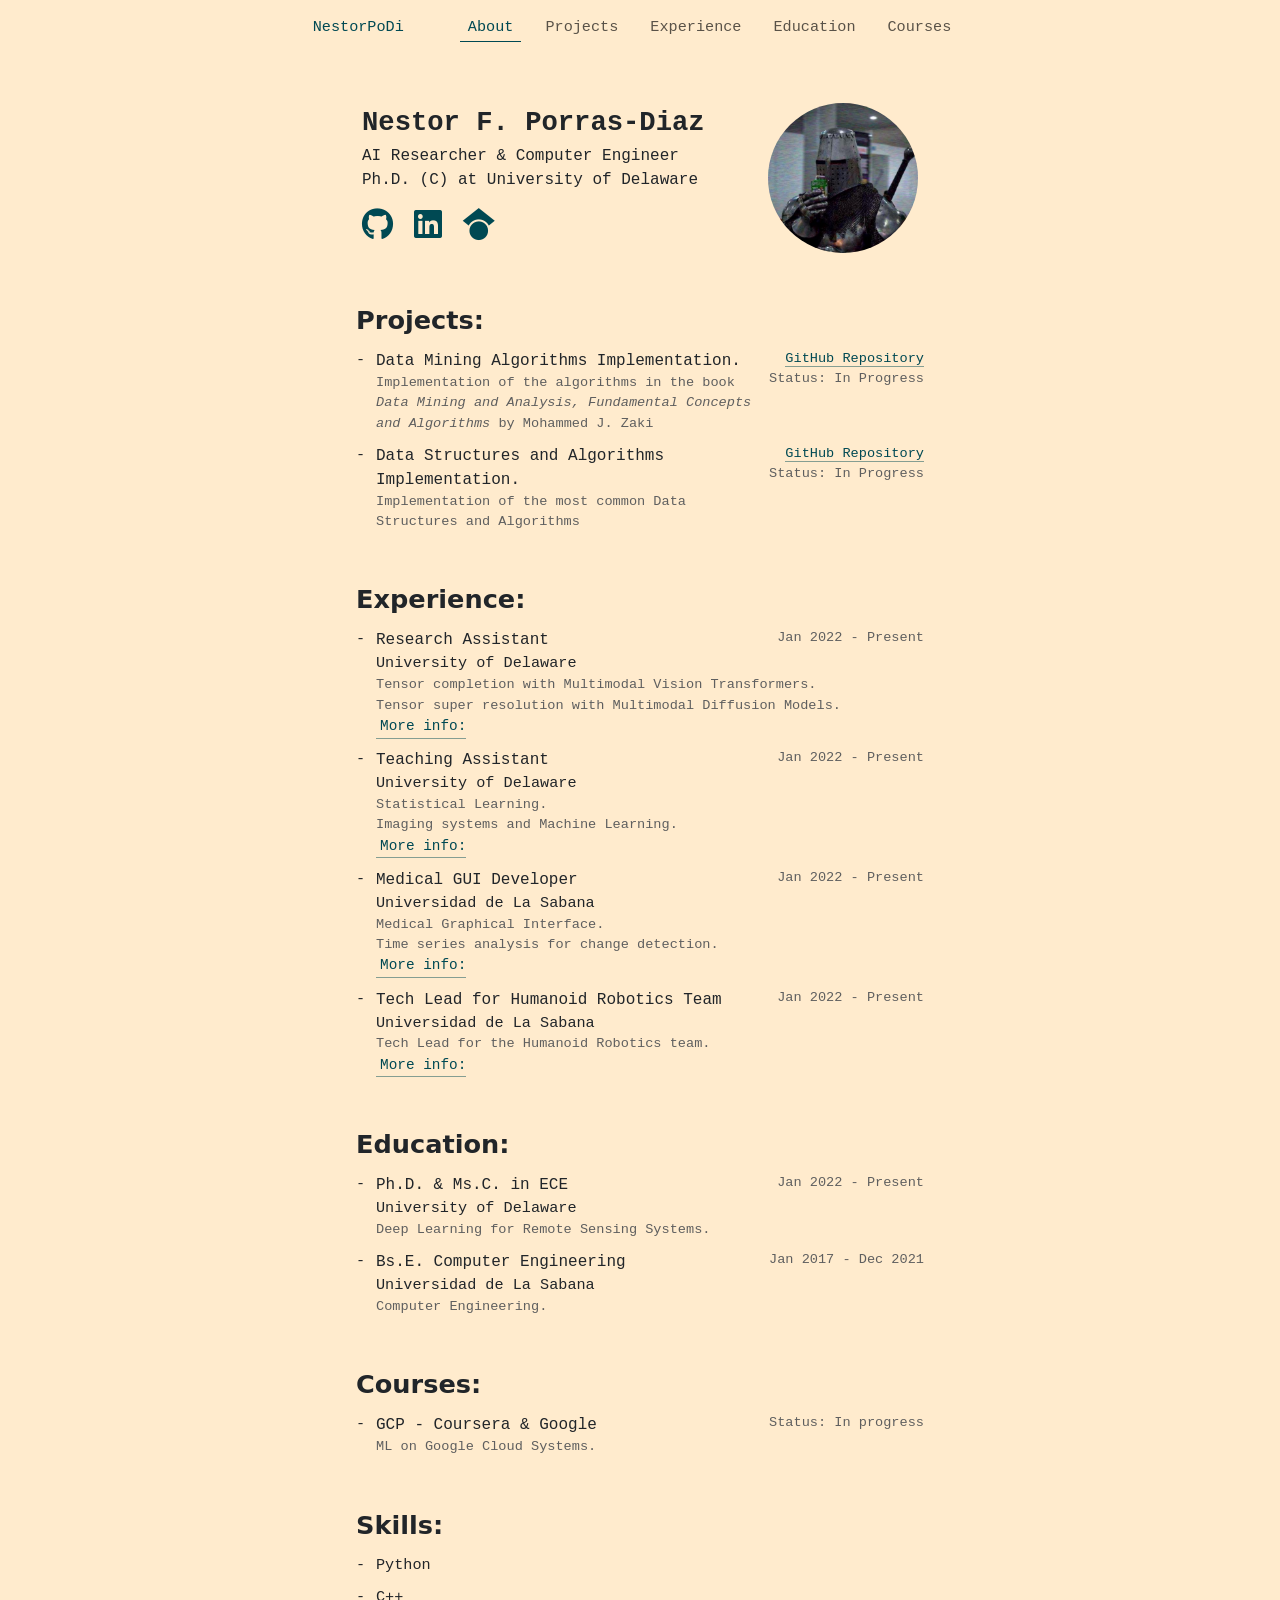
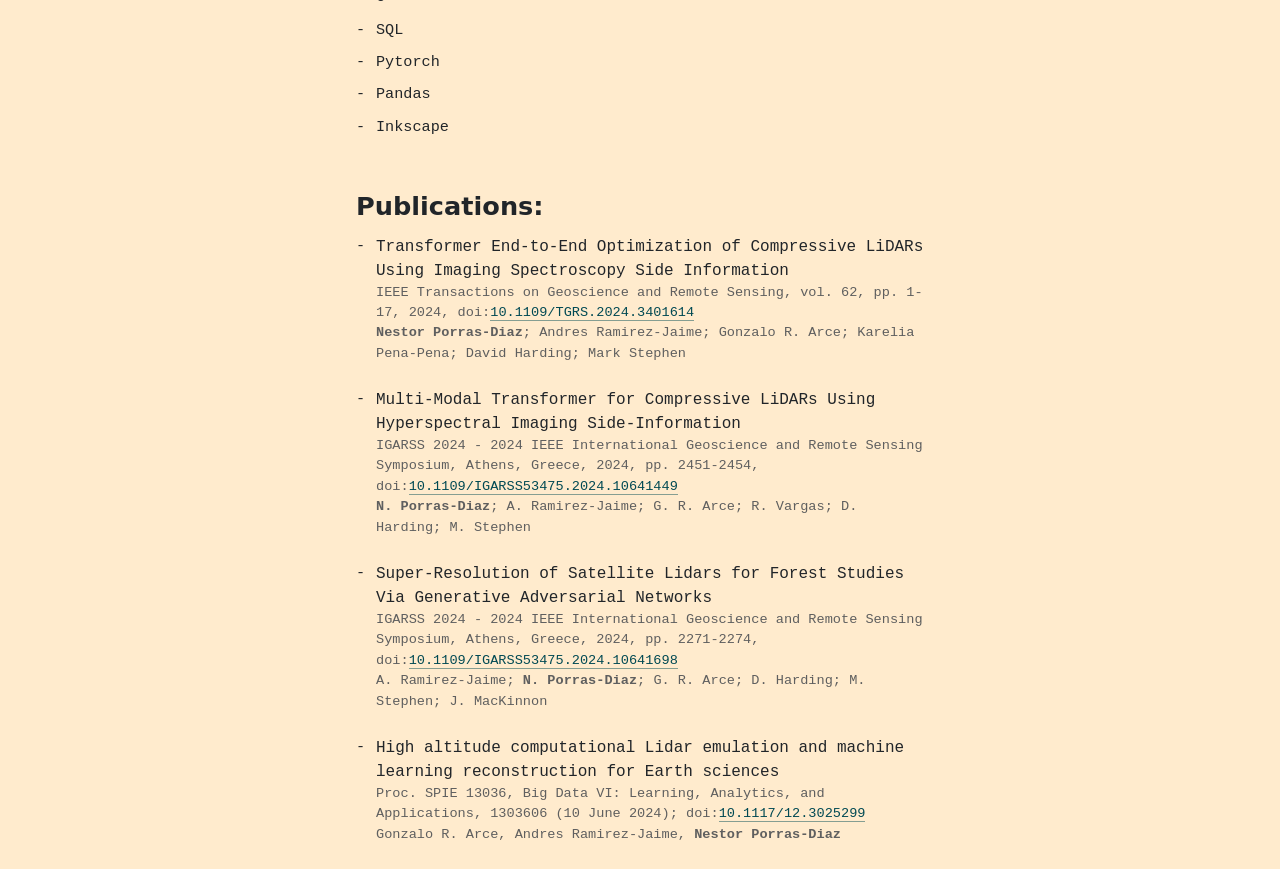
==== index.html @ ec069cd5 "navbarlinks" ====
<!DOCTYPE html>
<html>
    <head>
        <meta charset="utf-8">
        <title>NestorPoDi</title>
        <meta name="description" content="">
        <meta name="viewport" content="width=device-width, initial-scale=1">

        <link rel="icon" href="static/imgs/laptop.png" type="image/x-icon">

        <link href="https://cdnjs.cloudflare.com/ajax/libs/font-awesome/6.5.0/css/all.min.css" rel="stylesheet">
        <link href="https://cdn.jsdelivr.net/npm/bootstrap@5.3.3/dist/css/bootstrap.min.css" rel="stylesheet" integrity="sha384-QWTKZyjpPEjISv5WaRU9OFeRpok6YctnYmDr5pNlyT2bRjXh0JMhjY6hW+ALEwIH" crossorigin="anonymous">
        <link rel="stylesheet" href="static/css/styles.css">
    </head>
    <body>
        <!-- navbar -->
        <nav class="navbar navbar-expand-lg">
            <div class="container">
                <!-- <button class="navbar-toggler" type="button" data-bs-toggle="collapse" data-bs-target="#navbarNav" aria-controls="navbarNav" aria-expanded="false" aria-label="Toggle navigation">
                    <span class="navbar-toggler-icon"></span>
                </button> -->

                <div class="collapse navbar-collapse justify-content-center" id="navbarNav">
                    <a class="navbar-brand me-5" href="#">NestorPoDi</a>
                    <ul class="navbar-nav">
                        <li class="nav-item mx-2">
                            <a class="nav-link active" aria-current="page" href="#about">About</a>
                        </li>
                        <li class="nav-item mx-2">
                            <a class="nav-link" href="#projects" onclick="location.href='#projects-section'">Projects</a>
                        </li>
                        <li class="nav-item mx-2">
                            <a class="nav-link" href="#experience" onclick="location.href='#experience-section'">Experience</a>
                        </li>
                        <li class="nav-item mx-2">
                            <a class="nav-link" href="#education" onclick="location.href='#education-section'">Education</a>
                        </li>
                        <li class="nav-item mx-2">
                            <a class="nav-link" href="#courses" onclick="location.href='#courses-section'">Courses</a>
                        </li>
                    </ul>
                </div>
            </div>
        </nav>

        <!-- TODO: Add Short CV and Long CV -->
        <div class="container mt-lg-5 mt-3">
            <div class="row justify-content-center">
                <div style="width: 580px;" class="col-md-8 col-lg-6">
                    <div class="row">
                        <div class="col-lg-8 order-2 order-lg-1 text-lg-start text-center">
                            <p class="name-tag mt-lg-0 mt-4 mb-0">Nestor F. Porras-Diaz</p>
                            <p class="name-desc">AI Researcher & Computer Engineer <br> Ph.D. (C) at University of Delaware</p>
                            <div class="d-flex-box mt-3">
                                <a class="me-3" href="https://github.com/nestorpodi">
                                    <i class="social-logo fab fa-github fa-2x"></i>
                                </a> 
                                <a class="me-3" href="https://www.linkedin.com/in/nestorpodi/">
                                    <i class="social-logo fab fa-linkedin fa-2x"></i>
                                </a> 
                                <a class="me-3" href="https://scholar.google.com/citations?user=X7wRPgQAAAAJ">
                                    <i class="social-logo fab fa-google-scholar  fa-2x"></i>
                                </a> 
                            </div>
                        </div>
                        <div class="col-lg-4 order-1 order-lg-2 text-lg-end text-center">
                            <img src="static/imgs/warrior.jpeg" alt="nestorpodi" class="circle-img">
                        </div>
                    </div>
                </div>
            </div>
        </div>

        <div class="container container-section" id="projects-section">
            <div class="row justify-content-center">
                <div style="width: 600px;" class="section-container col-md-8 col-lg-6 px-3">
                    <p class="section-title mt-lg-0 mt-0 mb-0">Projects:</p>                
                    <ul class="dashed-list mb-0">
                        <li class="dashed-el proj-name mb-0">
                            <div class="d-flex flex-column flex-sm-row">
                                <div class="flex-grow-1">
                                    <p class="section-subtitle mb-0">Data Mining Algorithms Implementation.</p>
                                    <p class="mt-0 mb-0 proj-details">Implementation of the algorithms in the book <em>Data Mining and Analysis, Fundamental Concepts and Algorithms</em> by Mohammed J. Zaki</p>
                                </div>
                                <div class="text-lg-end text-start">
                                    <p class="proj-details my-0" style="white-space: nowrap">
                                        <a class="custom-link" href="https://github.com/nestorpodi/data-mining-analysis">
                                            GitHub Repository
                                        </a>
                                    </p>
                                    <p class="proj-details my-0" style="white-space: nowrap">Status: In Progress</p>
                                </div>
                            </div>
                        </li>

                        <li class="dashed-el proj-name mb-0">
                            <div class="d-flex flex-column flex-sm-row">
                                <div class="flex-grow-1">
                                    <p class="section-subtitle mb-0">Data Structures and Algorithms Implementation.</p>
                                    <p class="mt-0 mb-0 proj-details">Implementation of the most common Data Structures and Algorithms</p>
                                </div>
                                <div class="text-lg-end text-start">
                                    <p class="proj-details my-0" style="white-space: nowrap">
                                        <a class="custom-link" href="https://github.com/nestorpodi">
                                            GitHub Repository
                                        </a>
                                    </p>
                                    <p class="proj-details my-0" style="white-space: nowrap">Status: In Progress</p>
                                </div>
                            </div>
                        </li>
                    </ul>
                </div>
            </div>
        </div>

        <div class="container container-section" id="experience-section">
            <div class="row justify-content-center">
                <div style="width: 600px;" class="section-container col-md-8 col-lg-6 px-3">
                    <p class="section-title mt-lg-0 mt-0 mb-0">Experience:</p>                
                    <ul class="dashed-list mb-0">
                        <li class="dashed-el proj-name mb-0">
                            <div class="d-flex flex-column flex-sm-row">
                                <div class="flex-grow-1">
                                    <p class="section-subtitle mb-0">Research Assistant</p>
                                    <p class="section-subsubtitle mb-0">University of Delaware </p>
                                </div>
                                <div>
                                    <p class="proj-details mb-0" style="white-space: nowrap"> Jan 2022 - Present</p>
                                </div>
                            </div>

                            <p class="proj-details mt-0 mb-0">Tensor completion with Multimodal Vision Transformers.</p>
                            <p class="proj-details mt-0 mb-0">Tensor super resolution with Multimodal Diffusion Models.</p>
                            <p class="more-info-link mb-0 ps-1" type="button" data-bs-toggle="collapse" data-bs-target="#collapseExpOne" aria-expanded="false" aria-controls="collapseExpOne"> <span class="symbol"></span> More info:</p>

                            <div id="collapseExpOne" class="collapse my-0">
                                <p class="proj-details mb-0">Implementation of simulation platform of satellite LiDAR systems. This platform has been used in multiple publications.</p>
                            </div>
                        </li>

                        <li class="dashed-el proj-name mb-0">
                            <div class="d-flex flex-column flex-sm-row">
                                <div class="flex-grow-1">
                                    <p class="section-subtitle mb-0">Teaching Assistant</p>
                                    <p class="section-subsubtitle mb-0">University of Delaware </p>
                                </div>
                                <div>
                                    <p class="proj-details mb-0" style="white-space: nowrap"> Jan 2022 - Present</p>
                                </div>
                            </div>

                            <p class="proj-details mt-0 mb-0">Statistical Learning.</p>
                            <p class="proj-details mt-0 mb-0">Imaging systems and Machine Learning.</p>
                            <p class="more-info-link mb-0 ps-1" type="button" data-bs-toggle="collapse" data-bs-target="#collapseExpTwo" aria-expanded="false" aria-controls="collapseExpOne"> <span class="symbol"></span> More info:</p>

                            <div id="collapseExpTwo" class="collapse my-0">
                                <p class="proj-details mb-0" style="white-space: nowrap"> Jan 2022 - Present</p>
                            </div>
                        </li>

                        <li class="dashed-el proj-name mb-0">
                            <div class="d-flex flex-column flex-sm-row">
                                <div class="flex-grow-1">
                                    <p class="section-subtitle mb-0">Medical GUI Developer</p>
                                    <p class="section-subsubtitle mb-0">Universidad de La Sabana</p>
                                </div>
                                <div>
                                    <p class="proj-details mb-0" style="white-space: nowrap"> Jan 2022 - Present</p>
                                </div>
                            </div>

                            <p class="proj-details mt-0 mb-0">Medical Graphical Interface.</p>
                            <p class="proj-details mt-0 mb-0">Time series analysis for change detection.</p>
                            <p class="more-info-link mb-0 ps-1" type="button" data-bs-toggle="collapse" data-bs-target="#collapseExpOThree" aria-expanded="false" aria-controls="collapseExpOne"> <span class="symbol"></span> More info:</p>

                            <div id="collapseExpOThree" class="collapse my-0">
                                <p class="proj-details mb-0" style="white-space: nowrap"> Jan 2022 - Present</p>
                            </div>
                        </li>

                        <li class="dashed-el proj-name mb-0">
                            <div class="d-flex flex-column flex-sm-row">
                                <div class="flex-grow-1">
                                    <p class="section-subtitle mb-0">Tech Lead for Humanoid Robotics Team</p>
                                    <p class="section-subsubtitle mb-0">Universidad de La Sabana </p>
                                </div>
                                <div>
                                    <p class="proj-details mb-0" style="white-space: nowrap"> Jan 2022 - Present</p>
                                </div>
                            </div>

                            <p class="proj-details mt-0 mb-0">Tech Lead for the Humanoid Robotics team.</p>
                            <p class="more-info-link mb-0 ps-1" type="button" data-bs-toggle="collapse" data-bs-target="#collapseExpFour" aria-expanded="false" aria-controls="collapseExpOne"> <span class="symbol"></span> More info:</p>

                            <div id="collapseExpFour" class="collapse my-0">
                                <p class="proj-details mb-0" style="white-space: nowrap"> Jan 2022 - Present</p>
                            </div>
                        </li>
                    </ul>
                </div>
            </div>
        </div>

        <div class="container container-section" id="education-section">
            <div class="row justify-content-center">
                <div style="width: 600px;" class="section-container col-md-8 col-lg-6 px-3">
                    <p class="section-title mt-lg-0 mt-0 mb-0">Education:</p>                
                    <ul class="dashed-list mb-0">
                        <li class="dashed-el proj-name mb-0">
                            <div class="d-flex flex-column flex-sm-row">
                                <div class="flex-grow-1">
                                    <p class="section-subtitle mb-0">Ph.D. & Ms.C. in ECE </p>
                                    <p class="section-subsubtitle mb-0">University of Delaware </p>
                                    <p class="proj-details mt-0 mb-0">Deep Learning for Remote Sensing Systems.</p>
                                </div>
                                <div>
                                    <p class="proj-details mb-0" style="white-space: nowrap"> Jan 2022 - Present</p>
                                </div>
                            </div>
                        </li>

                        <li class="dashed-el proj-name mb-0">
                            <div class="d-flex flex-column flex-sm-row">
                                <div class="flex-grow-1">
                                    <p class="section-subtitle mt-0 mb-0">Bs.E. Computer Engineering</p>
                                    <p class="section-subsubtitle mb-0"> Universidad de La Sabana </p>
                                    <p class="proj-details mt-0 mb-0">Computer Engineering.</p>
                                </div>
                                <div>
                                    <p class="proj-details mb-0" style="white-space: nowrap"> Jan 2017 - Dec 2021</p>
                                </div>
                            </div>
                        </li>
                    </ul>
                </div>
            </div>
        </div>

        <div class="container container-section" id="courses-section">
            <div class="row justify-content-center">
                <div style="width: 600px;" class="section-container col-md-8 col-lg-6 px-3">
                    <p class="section-title mt-lg-0 mt-0 mb-0">Courses:</p>                
                    <ul class="dashed-list mb-0">
                        <li class="dashed-el proj-name mb-0">
                            <div class="d-flex flex-column flex-sm-row">
                                <div class="flex-grow-1">
                                    <p class="section-subtitle mb-0">GCP - Coursera & Google</p>
                                    <!-- <p class="section-subsubtitle mb-0">University of Delaware </p> -->
                                    <p class="proj-details mt-0 mb-0">ML on Google Cloud Systems.</p>
                                </div>
                                <div>
                                    <p class="proj-details mb-0" style="white-space: nowrap"> Status: In progress</p>
                                </div>
                            </div>
                        </li>
                    </ul>
                </div>
            </div>
        </div>

        <!-- Add certifications when you get one  -->

        <div class="container container-section">
            <div class="row justify-content-center">
                <div style="width: 600px;" class="section-container col-md-8 col-lg-6 px-3">
                    <p class="section-title mt-lg-0 mt-0 mb-0">Skills:</p>
                    <ul class="dashed-list mb-0">
                        <li class="dashed-el proj-name mb-0">Python </li>
                        <li class="dashed-el proj-name mb-0">C++ </li>
                        <li class="dashed-el proj-name mb-0">SQL </li>
                        <li class="dashed-el proj-name mb-0">Pytorch </li>
                        <li class="dashed-el proj-name mb-0">Pandas </li>
                        <li class="dashed-el proj-name mb-0">Inkscape </li>
                    </ul>
                </div>
            </div>
        </div>

        <div class="container container-section">
            <div class="row justify-content-center">
                <div style="width: 600px;" class="section-container col-md-8 col-lg-6 px-3">
                    <p class="section-title mt-lg-0 mt-0 mb-0">Publications:</p>                
                    <ul class="dashed-list mb-0">
                        <li class="dashed-el proj-name mb-4">
                            <div class="d-flex flex-column flex-sm-row">
                                <div class="flex-grow-1">
                                    <p class="section-subtitle mb-0">Transformer End-to-End Optimization of Compressive LiDARs Using Imaging Spectroscopy Side Information</p>
                                    <p class="proj-details mb-0">IEEE Transactions on Geoscience and Remote Sensing, vol. 62, pp. 1-17, 2024, doi:<a class="custom-link" href="https://doi.org/10.1109/TGRS.2024.3401614">10.1109/TGRS.2024.3401614</a></p>
                                    <p class="proj-details mt-0 mb-0"><b>Nestor Porras-Diaz</b>; Andres Ramirez-Jaime; Gonzalo R. Arce; Karelia Pena-Pena; David Harding; Mark Stephen</p>
                                </div>
                            </div>
                        </li>

                        <li class="dashed-el proj-name mb-4">
                            <div class="d-flex flex-column flex-sm-row">
                                <div class="flex-grow-1">
                                    <p class="section-subtitle mb-0">Multi-Modal Transformer for Compressive LiDARs Using Hyperspectral Imaging Side-Information</p>
                                    <p class="proj-details mb-0">IGARSS 2024 - 2024 IEEE International Geoscience and Remote Sensing Symposium, Athens, Greece, 2024, pp. 2451-2454, doi:<a class="custom-link" href="https://doi.org/10.1109/IGARSS53475.2024.10641449">10.1109/IGARSS53475.2024.10641449</a></p>
                                    <p class="proj-details mt-0 mb-0"><b>N. Porras-Diaz</b>; A. Ramirez-Jaime; G. R. Arce; R. Vargas; D. Harding; M. Stephen</p>
                                </div>
                            </div>
                        </li>

                        <li class="dashed-el proj-name mb-4">
                            <div class="d-flex flex-column flex-sm-row">
                                <div class="flex-grow-1">
                                    <p class="section-subtitle mb-0">Super-Resolution of Satellite Lidars for Forest Studies Via Generative Adversarial Networks</p>
                                    <p class="proj-details mb-0">IGARSS 2024 - 2024 IEEE International Geoscience and Remote Sensing Symposium, Athens, Greece, 2024, pp. 2271-2274, doi:<a class="custom-link" href="https://doi.org/10.1109/IGARSS53475.2024.10641698">10.1109/IGARSS53475.2024.10641698</a></p>
                                    <p class="proj-details mt-0 mb-0">A. Ramirez-Jaime; <b>N. Porras-Diaz</b>; G. R. Arce; D. Harding; M. Stephen; J. MacKinnon</p>
                                </div>
                            </div>
                        </li>

                        <li class="dashed-el proj-name mb-4">
                            <div class="d-flex flex-column flex-sm-row">
                                <div class="flex-grow-1">
                                    <p class="section-subtitle mb-0">High altitude computational Lidar emulation and machine learning reconstruction for Earth sciences</p>
                                    <p class="proj-details mb-0">Proc. SPIE 13036, Big Data VI: Learning, Analytics, and Applications, 1303606 (10 June 2024); doi:<a class="custom-link" href="https://doi.org/10.1117/12.3025299">10.1117/12.3025299</a></p>
                                    <p class="proj-details mt-0 mb-0">Gonzalo R. Arce, Andres Ramirez-Jaime, <b>Nestor Porras-Diaz</b></p>
                                </div>
                            </div>
                        </li>

                    </ul>
                </div>
            </div>
        </div>

        <script src="static/js/dynamics.js"></script>
        <script src="https://cdn.jsdelivr.net/npm/@popperjs/core@2.11.6/dist/umd/popper.min.js"></script>
        <script src="https://cdn.jsdelivr.net/npm/bootstrap@5.3.2/dist/js/bootstrap.bundle.min.js"></script>
    </body>
</html>
---- static/css/styles.css ----
:root {
    --font-mono: 'SF Mono','Fira Code','Fira Mono','Roboto Mono',monospace;
    --bg-color: #ffebcd;
    --midnight-green: #004953;
    --midnight-green-op: #0049537a;
}

a{
    text-decoration: none;
}

body, nav{
    background-color: var(--bg-color);
}

nav,
.name-tag,
.name-desc {
    font-family: var(--font-mono);
}

.name-tag{
    font-size: 1.7rem;
    font-weight: 700;
}

.navbar-brand,
.nav-link.active{
    color: #004953 !important;
}

.navbar-brand,
.nav-link{
    font-size: 0.95rem;
}

.nav-link.active{
    padding-bottom: 2px;
    border-bottom: 1px solid var(--midnight-green);
}

.navbar-toggler:focus{
    box-shadow: none;
}

.circle-img {
    width: 150px;
    height: 150px;
    border-radius: 50%;
    object-fit: cover;
    overflow: hidden;
}

.social-logo,
.skills-logo {
    color: var(--midnight-green);
}

.skills-logo{
    overflow: visible;
    width: 40px !important;
}

.custom-link{
    color: var(--midnight-green);
    padding-bottom: 0px;
    border-bottom: 1px solid var(--midnight-green-op);
}

.custom-link:hover{
    padding-bottom: 0px;
    border-bottom: 1px solid var(--midnight-green);
}


.section-title{
    font-size: 1.6rem;
    font-weight: 600;
}

.section-subtitle{
    font-size: 1rem;
    letter-spacing: 0px;
    font-weight: 500;
}

.proj-name{
    font-size: 0.95rem;
    font-family: var(--font-mono);
    letter-spacing: 0px;
}

.proj-details{
    font-size: 0.85rem;
    font-family: var(--font-mono);
    color: #5f5f5f;
}

.dashed-list {
    list-style-type: none; /* Remove default bullets */
    padding-left: 0;       /* Optional: Align dashes with the text */
}
.dashed-list .dashed-el {
    position: relative; /* Enables absolute positioning of the dash */
    padding-left: 20px; /* Adjust space for the dash */
}
.dashed-list .dashed-el::before {
    content: "-";         /* Dash as the marker */
    position: absolute;   /* Position it relative to the list item */
    left: 0;              /* Align it with the left edge of the list item */
}

/* .section-container{
    border-radius: 4px;
    border: #004953;
    border-width: 1px;
    border-style: solid;
} */

.collapsing {
    transition: height .4s ease !important;
}

.more-info-link{
    font-size: 0.9rem;
    font-family: var(--font-mono);
    color: #484848;
    width: fit-content;
    color: var(--midnight-green);
    padding-bottom: 0px;
    border-bottom: 1px solid var(--midnight-green-op);
}

.container-section{
    margin-top: 3.0rem;
}

.proj-name{
    margin-top: 0.6rem;
}
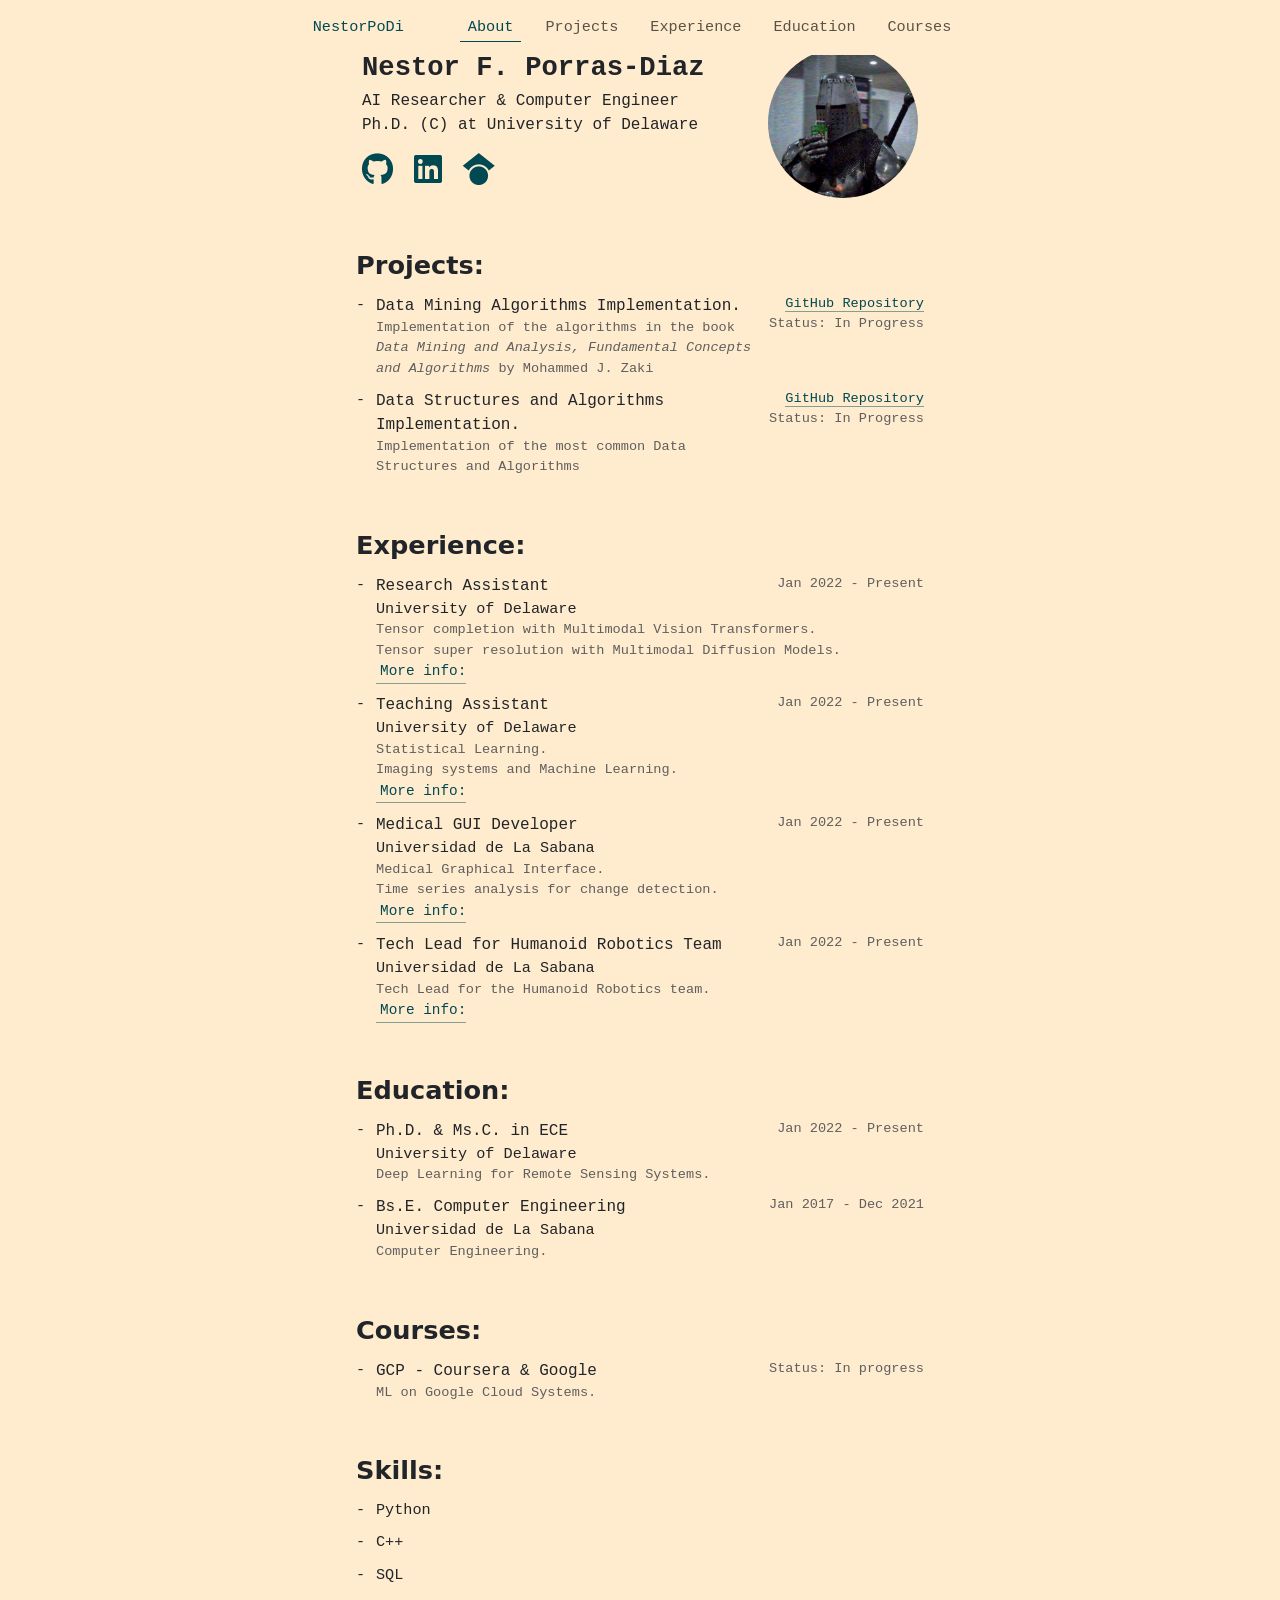
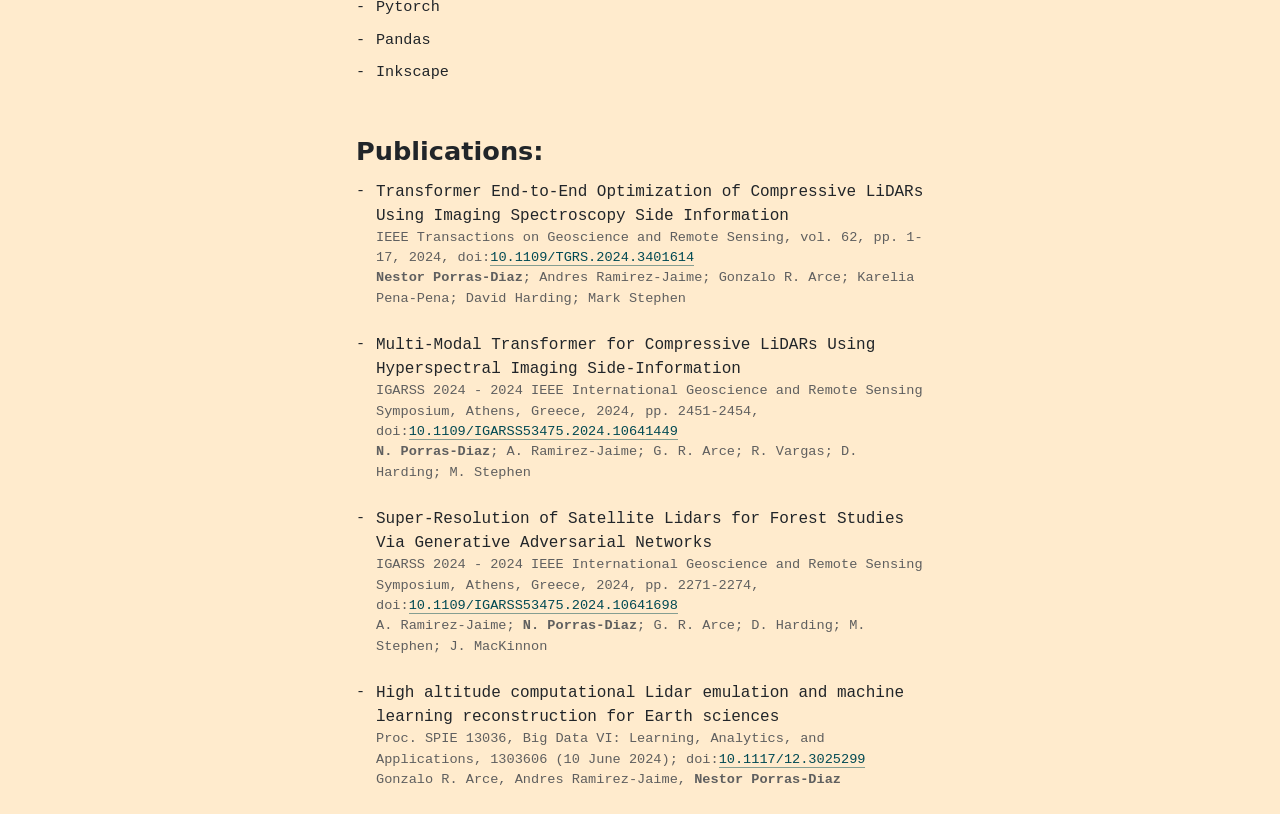
==== commit 05964a7e: "navbarlinks" ====
--- a/index.html
+++ b/index.html
@@ -14,7 +14,7 @@
     </head>
     <body>
         <!-- navbar -->
-        <nav class="navbar navbar-expand-lg">
+        <nav class="navbar navbar-expand-lg fixed-top">
             <div class="container">
                 <!-- <button class="navbar-toggler" type="button" data-bs-toggle="collapse" data-bs-target="#navbarNav" aria-controls="navbarNav" aria-expanded="false" aria-label="Toggle navigation">
                     <span class="navbar-toggler-icon"></span>
@@ -24,7 +24,7 @@
                     <a class="navbar-brand me-5" href="#">NestorPoDi</a>
                     <ul class="navbar-nav">
                         <li class="nav-item mx-2">
-                            <a class="nav-link active" aria-current="page" href="#about">About</a>
+                            <a class="nav-link active" aria-current="page" href="#about" onclick="location.href='#about-section'">About</a>
                         </li>
                         <li class="nav-item mx-2">
                             <a class="nav-link" href="#projects" onclick="location.href='#projects-section'">Projects</a>
@@ -44,7 +44,7 @@
         </nav>
 
         <!-- TODO: Add Short CV and Long CV -->
-        <div class="container mt-lg-5 mt-3">
+        <div class="container mt-lg-5 mt-3" id="about-section">
             <div class="row justify-content-center">
                 <div style="width: 580px;" class="col-md-8 col-lg-6">
                     <div class="row">
--- a/static/css/styles.css
+++ b/static/css/styles.css
@@ -137,4 +137,9 @@
 
 .proj-name{
     margin-top: 0.6rem;
-}+}
+
+#about-section,
+.container-section{
+    scroll-margin-top: 56px; /* Match this value to the height of your navbar */
+}
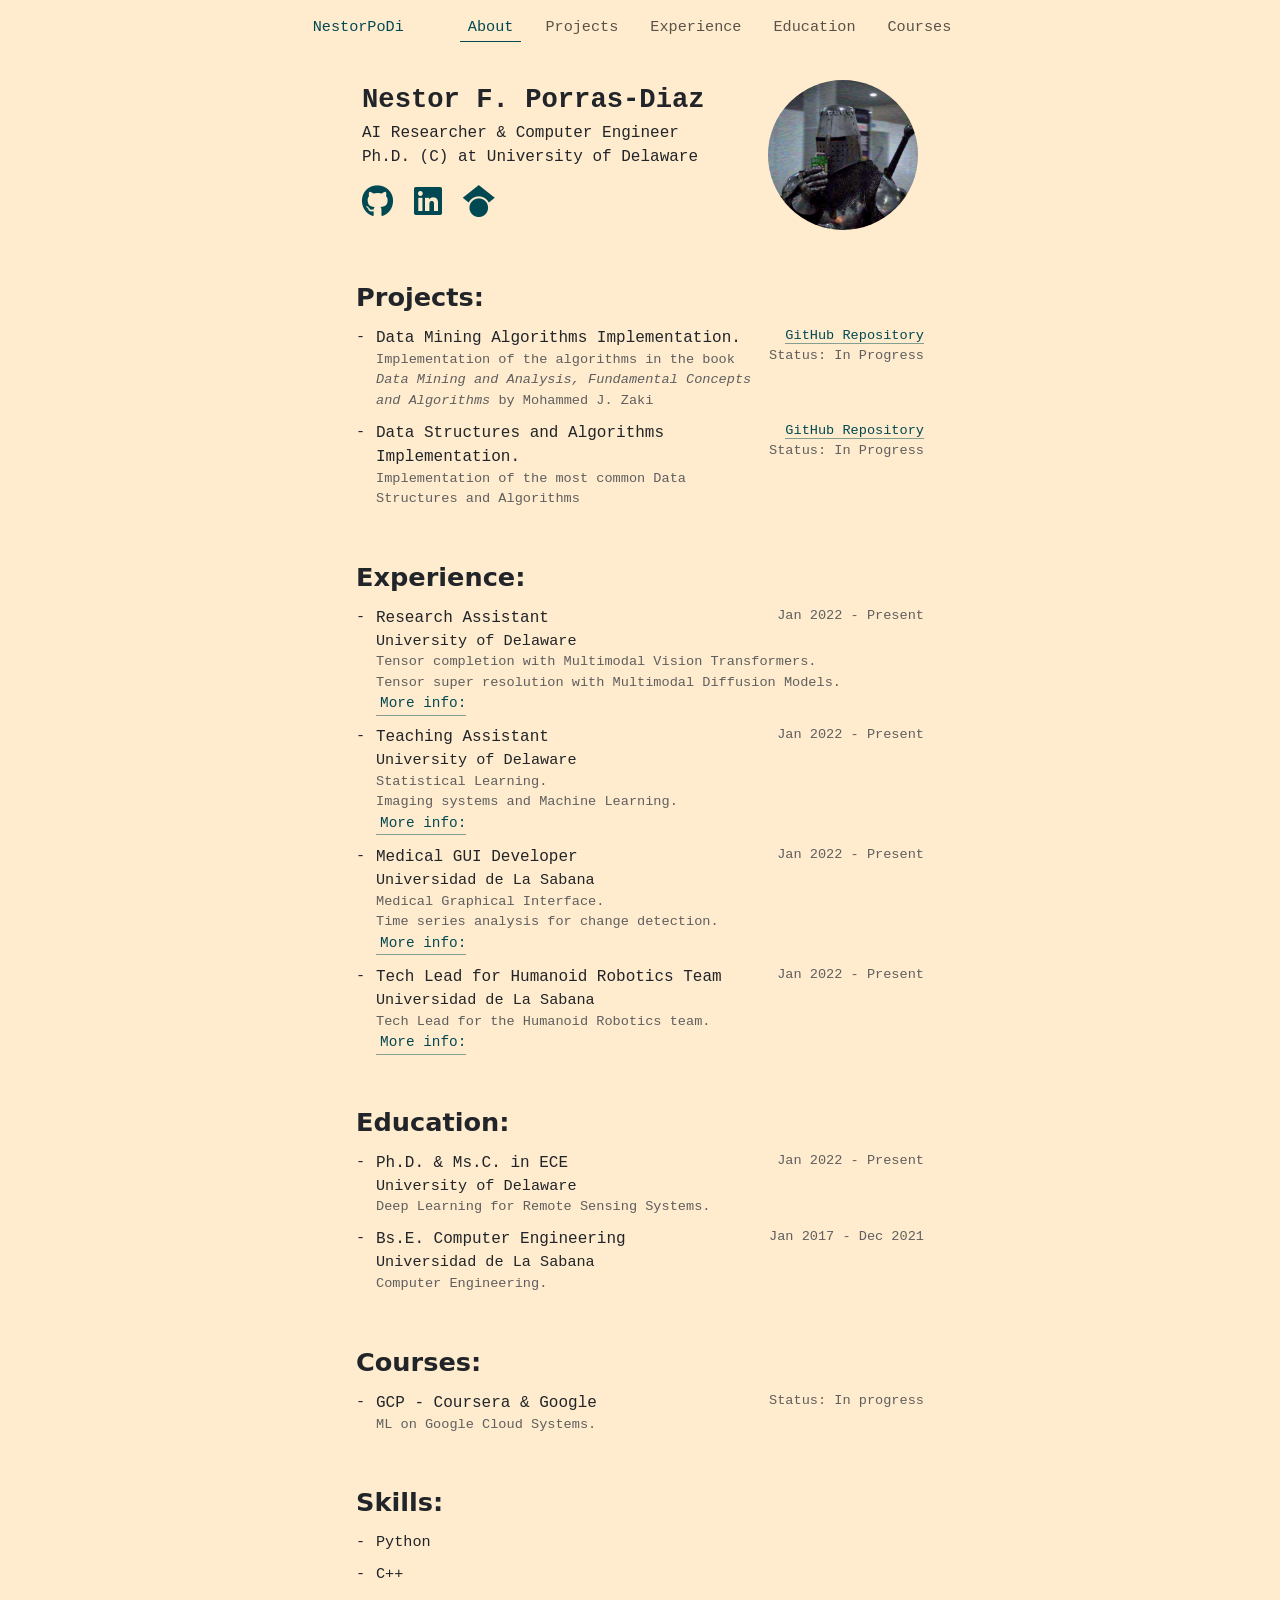
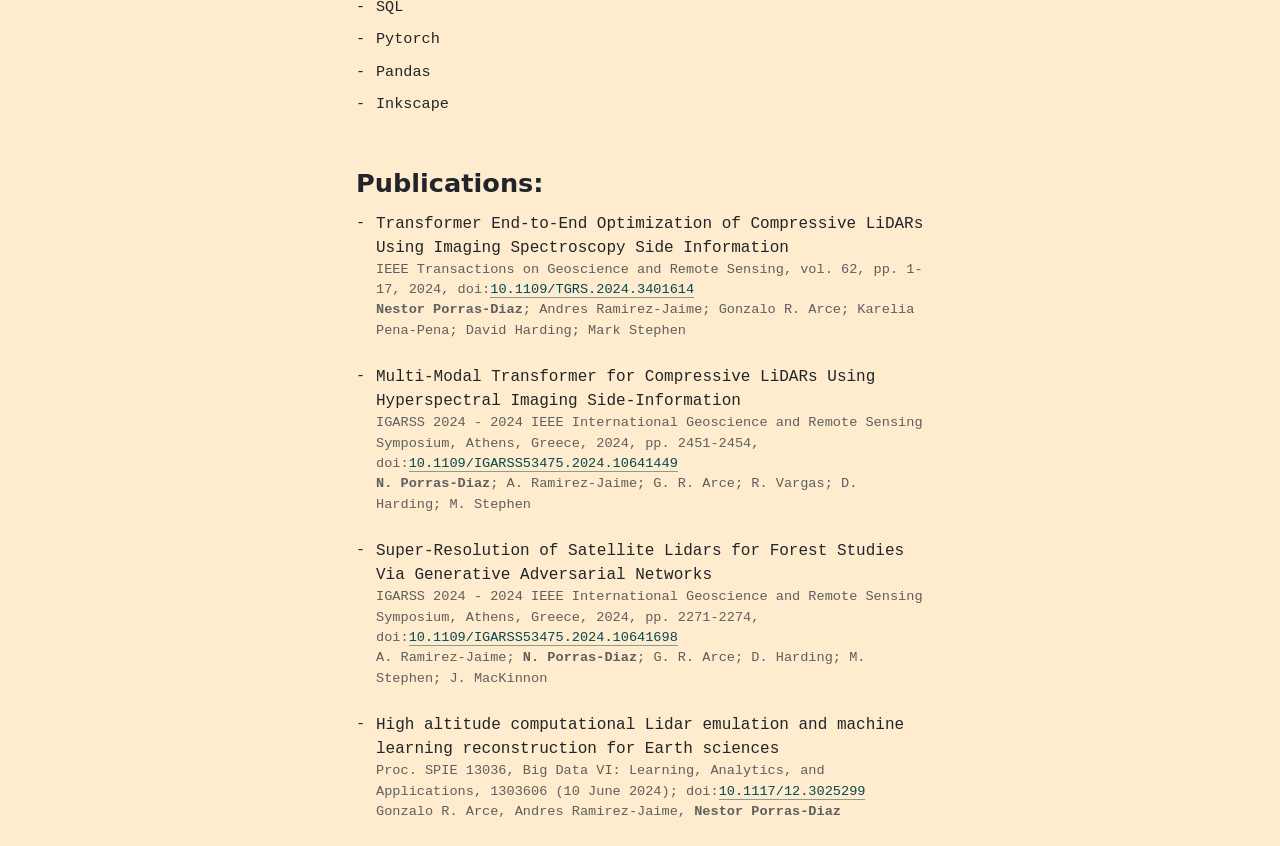
==== commit 07b0328e: "navbarlinks" ====
--- a/index.html
+++ b/index.html
@@ -44,7 +44,7 @@
         </nav>
 
         <!-- TODO: Add Short CV and Long CV -->
-        <div class="container mt-lg-5 mt-3" id="about-section">
+        <div class="container" id="about-section">
             <div class="row justify-content-center">
                 <div style="width: 580px;" class="col-md-8 col-lg-6">
                     <div class="row">
--- a/static/css/styles.css
+++ b/static/css/styles.css
@@ -139,6 +139,11 @@
     margin-top: 0.6rem;
 }
 
+#about-section{
+    margin-top: 5rem;
+}
+
+
 #about-section,
 .container-section{
     scroll-margin-top: 56px; /* Match this value to the height of your navbar */
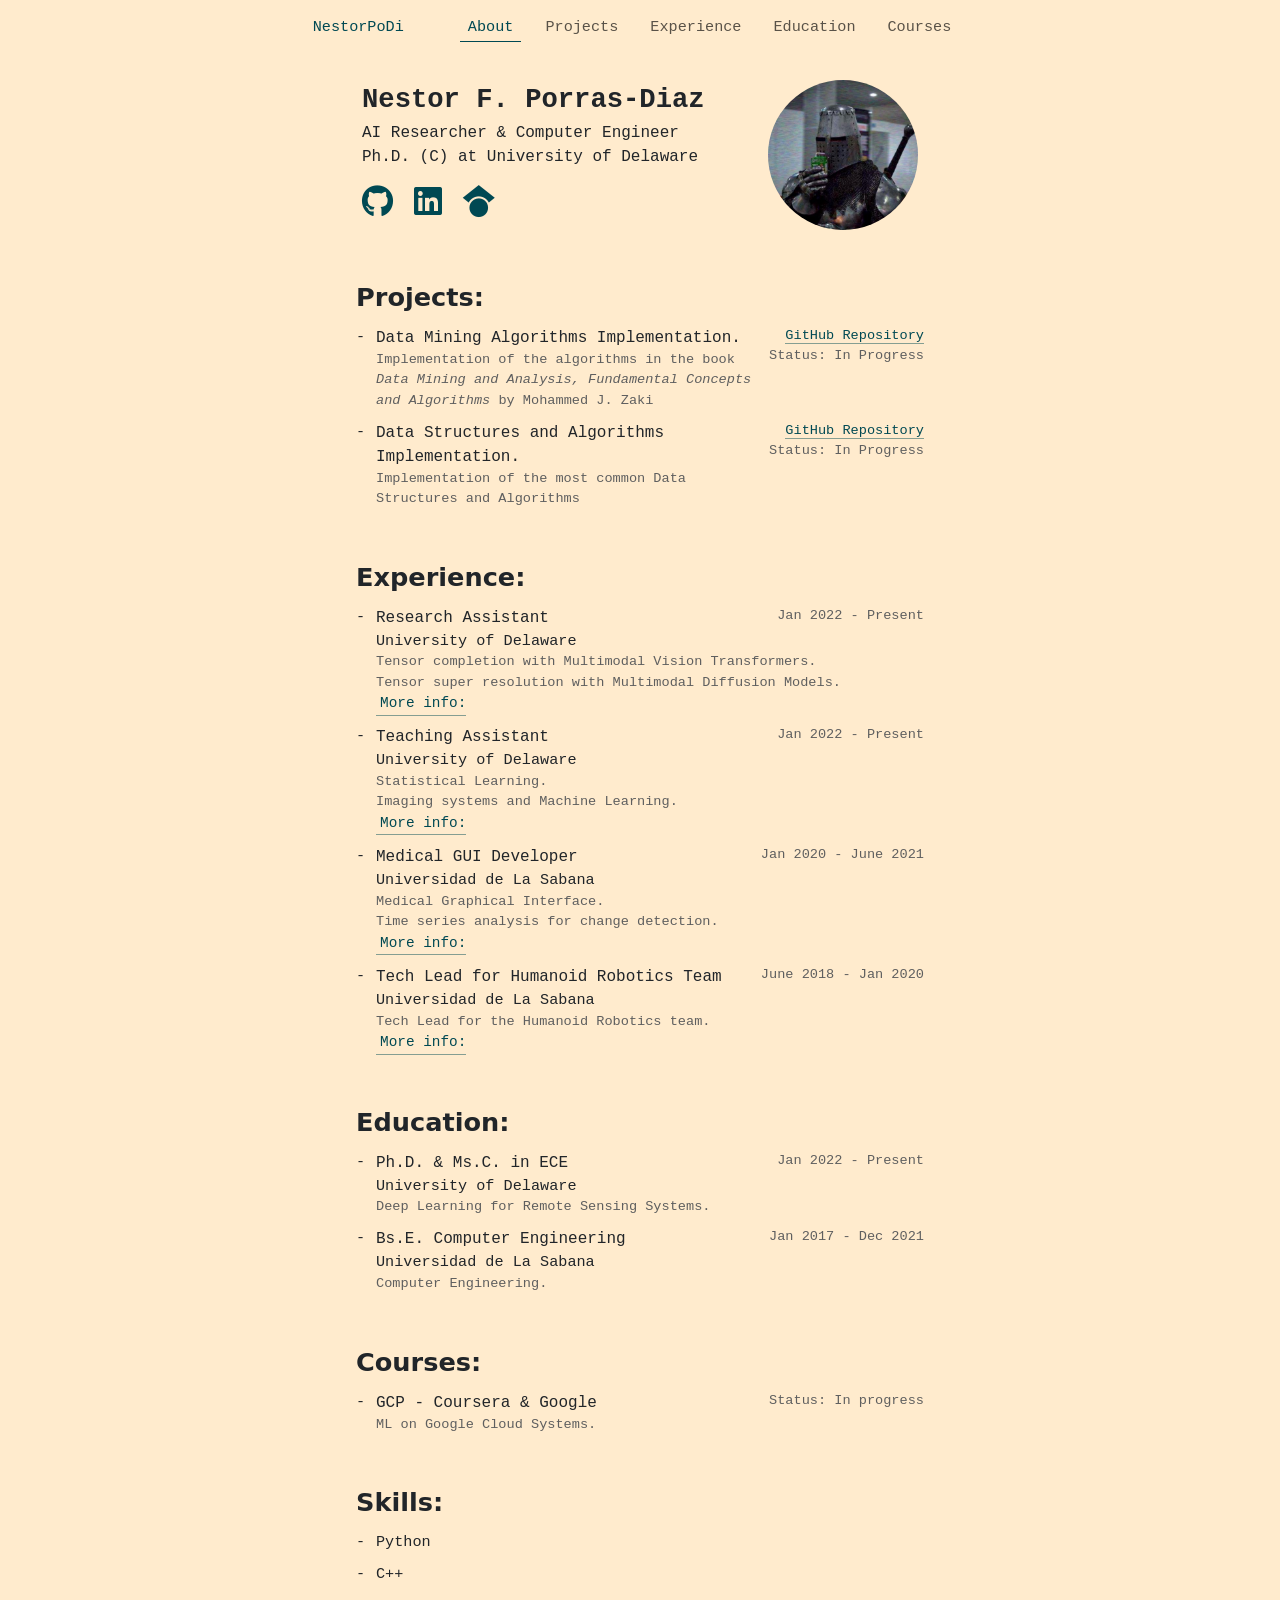
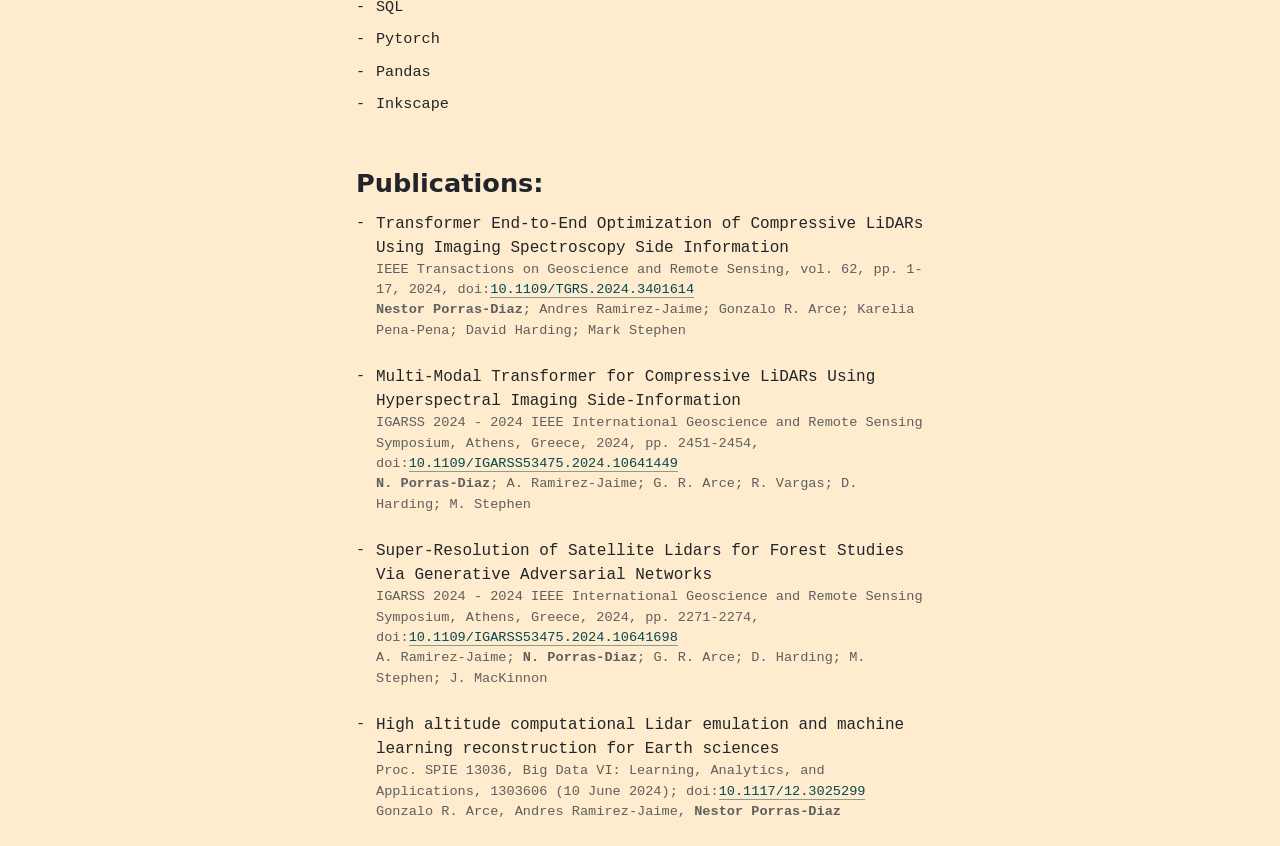
==== commit a8d26d9a: "navbarlinks" ====
--- a/index.html
+++ b/index.html
@@ -155,7 +155,7 @@
                             <p class="more-info-link mb-0 ps-1" type="button" data-bs-toggle="collapse" data-bs-target="#collapseExpTwo" aria-expanded="false" aria-controls="collapseExpOne"> <span class="symbol"></span> More info:</p>
 
                             <div id="collapseExpTwo" class="collapse my-0">
-                                <p class="proj-details mb-0" style="white-space: nowrap"> Jan 2022 - Present</p>
+                                <p class="proj-details mb-0" style="white-space: nowrap">TA for ELEG/FSAN815 and ELEG604/804</p>
                             </div>
                         </li>
 
@@ -166,7 +166,7 @@
                                     <p class="section-subsubtitle mb-0">Universidad de La Sabana</p>
                                 </div>
                                 <div>
-                                    <p class="proj-details mb-0" style="white-space: nowrap"> Jan 2022 - Present</p>
+                                    <p class="proj-details mb-0" style="white-space: nowrap">Jan 2020 - June 2021</p>
                                 </div>
                             </div>
 
@@ -175,7 +175,7 @@
                             <p class="more-info-link mb-0 ps-1" type="button" data-bs-toggle="collapse" data-bs-target="#collapseExpOThree" aria-expanded="false" aria-controls="collapseExpOne"> <span class="symbol"></span> More info:</p>
 
                             <div id="collapseExpOThree" class="collapse my-0">
-                                <p class="proj-details mb-0" style="white-space: nowrap"> Jan 2022 - Present</p>
+                                <p class="proj-details mb-0" style="white-space: nowrap">Desktop app with Java FX</p>
                             </div>
                         </li>
 
@@ -186,7 +186,7 @@
                                     <p class="section-subsubtitle mb-0">Universidad de La Sabana </p>
                                 </div>
                                 <div>
-                                    <p class="proj-details mb-0" style="white-space: nowrap"> Jan 2022 - Present</p>
+                                    <p class="proj-details mb-0" style="white-space: nowrap">June 2018 - Jan 2020</p>
                                 </div>
                             </div>
 
@@ -194,7 +194,7 @@
                             <p class="more-info-link mb-0 ps-1" type="button" data-bs-toggle="collapse" data-bs-target="#collapseExpFour" aria-expanded="false" aria-controls="collapseExpOne"> <span class="symbol"></span> More info:</p>
 
                             <div id="collapseExpFour" class="collapse my-0">
-                                <p class="proj-details mb-0" style="white-space: nowrap"> Jan 2022 - Present</p>
+                                <p class="proj-details mb-0" style="white-space: nowrap">C++ Implementation on robot NAO platform</p>
                             </div>
                         </li>
                     </ul>
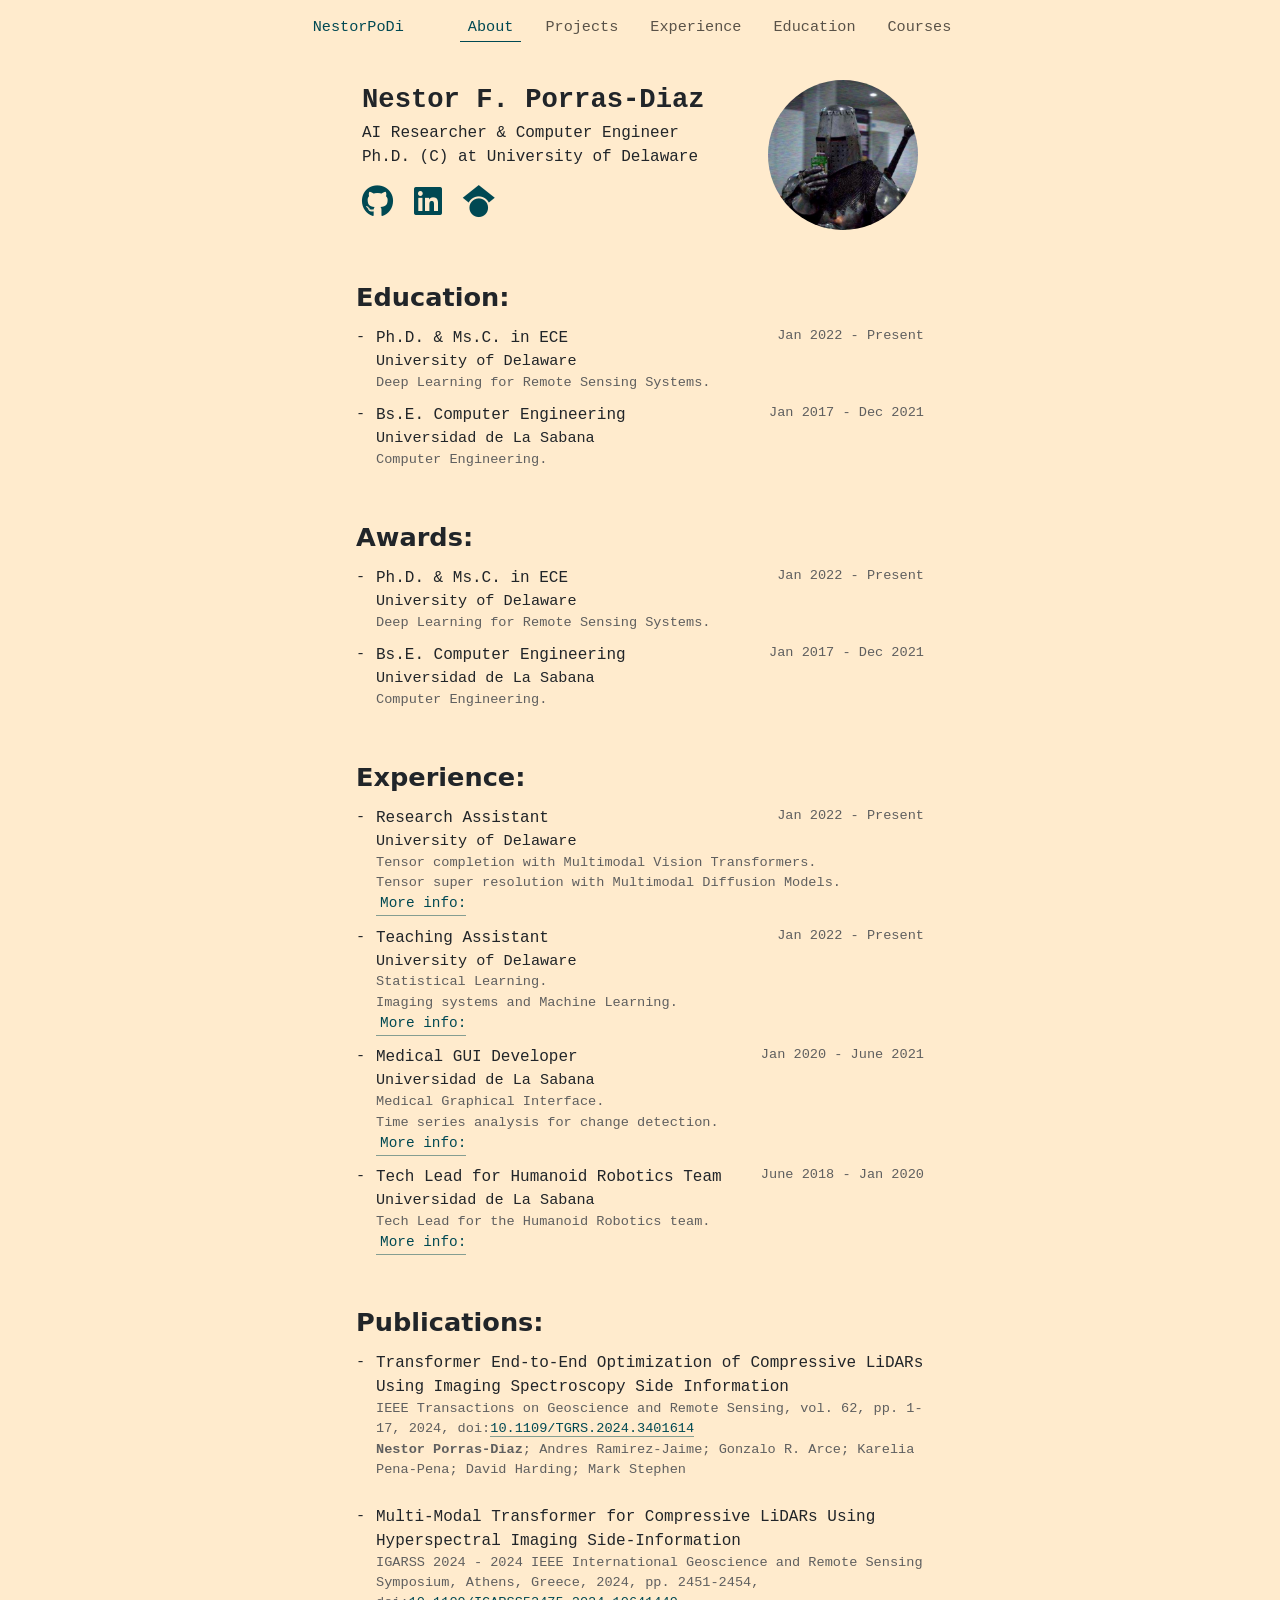
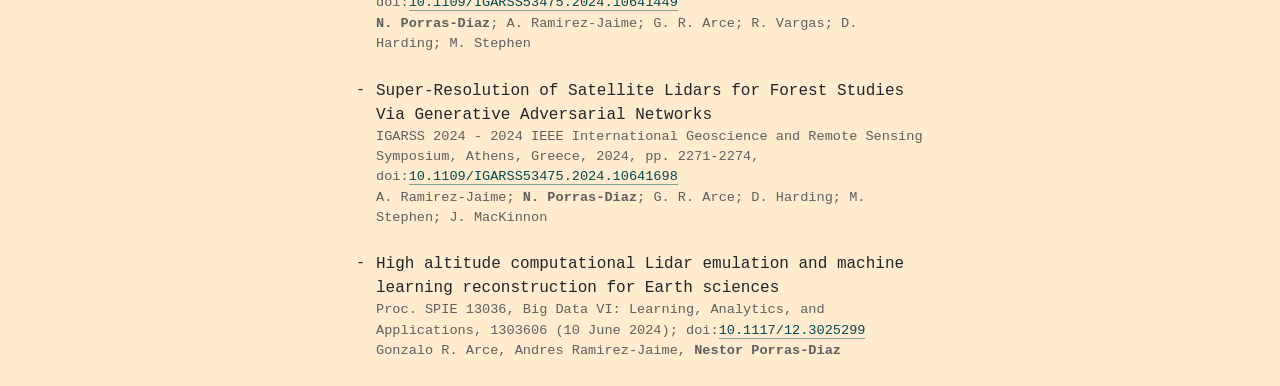
==== commit 87e14d1b: "cv sections" ====
--- a/index.html
+++ b/index.html
@@ -71,7 +71,7 @@
             </div>
         </div>
 
-        <div class="container container-section" id="projects-section">
+        <!-- <div class="container container-section" id="projects-section">
             <div class="row justify-content-center">
                 <div style="width: 600px;" class="section-container col-md-8 col-lg-6 px-3">
                     <p class="section-title mt-lg-0 mt-0 mb-0">Projects:</p>                
@@ -112,7 +112,78 @@
                     </ul>
                 </div>
             </div>
-        </div>
+        </div> -->
+
+        <div class="container container-section" id="education-section">
+            <div class="row justify-content-center">
+                <div style="width: 600px;" class="section-container col-md-8 col-lg-6 px-3">
+                    <p class="section-title mt-lg-0 mt-0 mb-0">Education:</p>                
+                    <ul class="dashed-list mb-0">
+                        <li class="dashed-el proj-name mb-0">
+                            <div class="d-flex flex-column flex-sm-row">
+                                <div class="flex-grow-1">
+                                    <p class="section-subtitle mb-0">Ph.D. & Ms.C. in ECE </p>
+                                    <p class="section-subsubtitle mb-0">University of Delaware </p>
+                                    <p class="proj-details mt-0 mb-0">Deep Learning for Remote Sensing Systems.</p>
+                                </div>
+                                <div>
+                                    <p class="proj-details mb-0" style="white-space: nowrap"> Jan 2022 - Present</p>
+                                </div>
+                            </div>
+                        </li>
+
+                        <li class="dashed-el proj-name mb-0">
+                            <div class="d-flex flex-column flex-sm-row">
+                                <div class="flex-grow-1">
+                                    <p class="section-subtitle mt-0 mb-0">Bs.E. Computer Engineering</p>
+                                    <p class="section-subsubtitle mb-0"> Universidad de La Sabana </p>
+                                    <p class="proj-details mt-0 mb-0">Computer Engineering.</p>
+                                </div>
+                                <div>
+                                    <p class="proj-details mb-0" style="white-space: nowrap"> Jan 2017 - Dec 2021</p>
+                                </div>
+                            </div>
+                        </li>
+                    </ul>
+                </div>
+            </div>
+        </div>
+
+        <div class="container container-section" id="education-section">
+            <div class="row justify-content-center">
+                <div style="width: 600px;" class="section-container col-md-8 col-lg-6 px-3">
+                    <p class="section-title mt-lg-0 mt-0 mb-0">Awards:</p>                
+                    <ul class="dashed-list mb-0">
+                        <li class="dashed-el proj-name mb-0">
+                            <div class="d-flex flex-column flex-sm-row">
+                                <div class="flex-grow-1">
+                                    <p class="section-subtitle mb-0">Ph.D. & Ms.C. in ECE </p>
+                                    <p class="section-subsubtitle mb-0">University of Delaware </p>
+                                    <p class="proj-details mt-0 mb-0">Deep Learning for Remote Sensing Systems.</p>
+                                </div>
+                                <div>
+                                    <p class="proj-details mb-0" style="white-space: nowrap"> Jan 2022 - Present</p>
+                                </div>
+                            </div>
+                        </li>
+
+                        <li class="dashed-el proj-name mb-0">
+                            <div class="d-flex flex-column flex-sm-row">
+                                <div class="flex-grow-1">
+                                    <p class="section-subtitle mt-0 mb-0">Bs.E. Computer Engineering</p>
+                                    <p class="section-subsubtitle mb-0"> Universidad de La Sabana </p>
+                                    <p class="proj-details mt-0 mb-0">Computer Engineering.</p>
+                                </div>
+                                <div>
+                                    <p class="proj-details mb-0" style="white-space: nowrap"> Jan 2017 - Dec 2021</p>
+                                </div>
+                            </div>
+                        </li>
+                    </ul>
+                </div>
+            </div>
+        </div>
+
 
         <div class="container container-section" id="experience-section">
             <div class="row justify-content-center">
@@ -202,42 +273,8 @@
             </div>
         </div>
 
-        <div class="container container-section" id="education-section">
-            <div class="row justify-content-center">
-                <div style="width: 600px;" class="section-container col-md-8 col-lg-6 px-3">
-                    <p class="section-title mt-lg-0 mt-0 mb-0">Education:</p>                
-                    <ul class="dashed-list mb-0">
-                        <li class="dashed-el proj-name mb-0">
-                            <div class="d-flex flex-column flex-sm-row">
-                                <div class="flex-grow-1">
-                                    <p class="section-subtitle mb-0">Ph.D. & Ms.C. in ECE </p>
-                                    <p class="section-subsubtitle mb-0">University of Delaware </p>
-                                    <p class="proj-details mt-0 mb-0">Deep Learning for Remote Sensing Systems.</p>
-                                </div>
-                                <div>
-                                    <p class="proj-details mb-0" style="white-space: nowrap"> Jan 2022 - Present</p>
-                                </div>
-                            </div>
-                        </li>
-
-                        <li class="dashed-el proj-name mb-0">
-                            <div class="d-flex flex-column flex-sm-row">
-                                <div class="flex-grow-1">
-                                    <p class="section-subtitle mt-0 mb-0">Bs.E. Computer Engineering</p>
-                                    <p class="section-subsubtitle mb-0"> Universidad de La Sabana </p>
-                                    <p class="proj-details mt-0 mb-0">Computer Engineering.</p>
-                                </div>
-                                <div>
-                                    <p class="proj-details mb-0" style="white-space: nowrap"> Jan 2017 - Dec 2021</p>
-                                </div>
-                            </div>
-                        </li>
-                    </ul>
-                </div>
-            </div>
-        </div>
-
-        <div class="container container-section" id="courses-section">
+
+        <!-- <div class="container container-section" id="courses-section">
             <div class="row justify-content-center">
                 <div style="width: 600px;" class="section-container col-md-8 col-lg-6 px-3">
                     <p class="section-title mt-lg-0 mt-0 mb-0">Courses:</p>                
@@ -246,7 +283,6 @@
                             <div class="d-flex flex-column flex-sm-row">
                                 <div class="flex-grow-1">
                                     <p class="section-subtitle mb-0">GCP - Coursera & Google</p>
-                                    <!-- <p class="section-subsubtitle mb-0">University of Delaware </p> -->
                                     <p class="proj-details mt-0 mb-0">ML on Google Cloud Systems.</p>
                                 </div>
                                 <div>
@@ -257,11 +293,11 @@
                     </ul>
                 </div>
             </div>
-        </div>
+        </div> -->
 
         <!-- Add certifications when you get one  -->
 
-        <div class="container container-section">
+        <!-- <div class="container container-section">
             <div class="row justify-content-center">
                 <div style="width: 600px;" class="section-container col-md-8 col-lg-6 px-3">
                     <p class="section-title mt-lg-0 mt-0 mb-0">Skills:</p>
@@ -275,7 +311,7 @@
                     </ul>
                 </div>
             </div>
-        </div>
+        </div> -->
 
         <div class="container container-section">
             <div class="row justify-content-center">
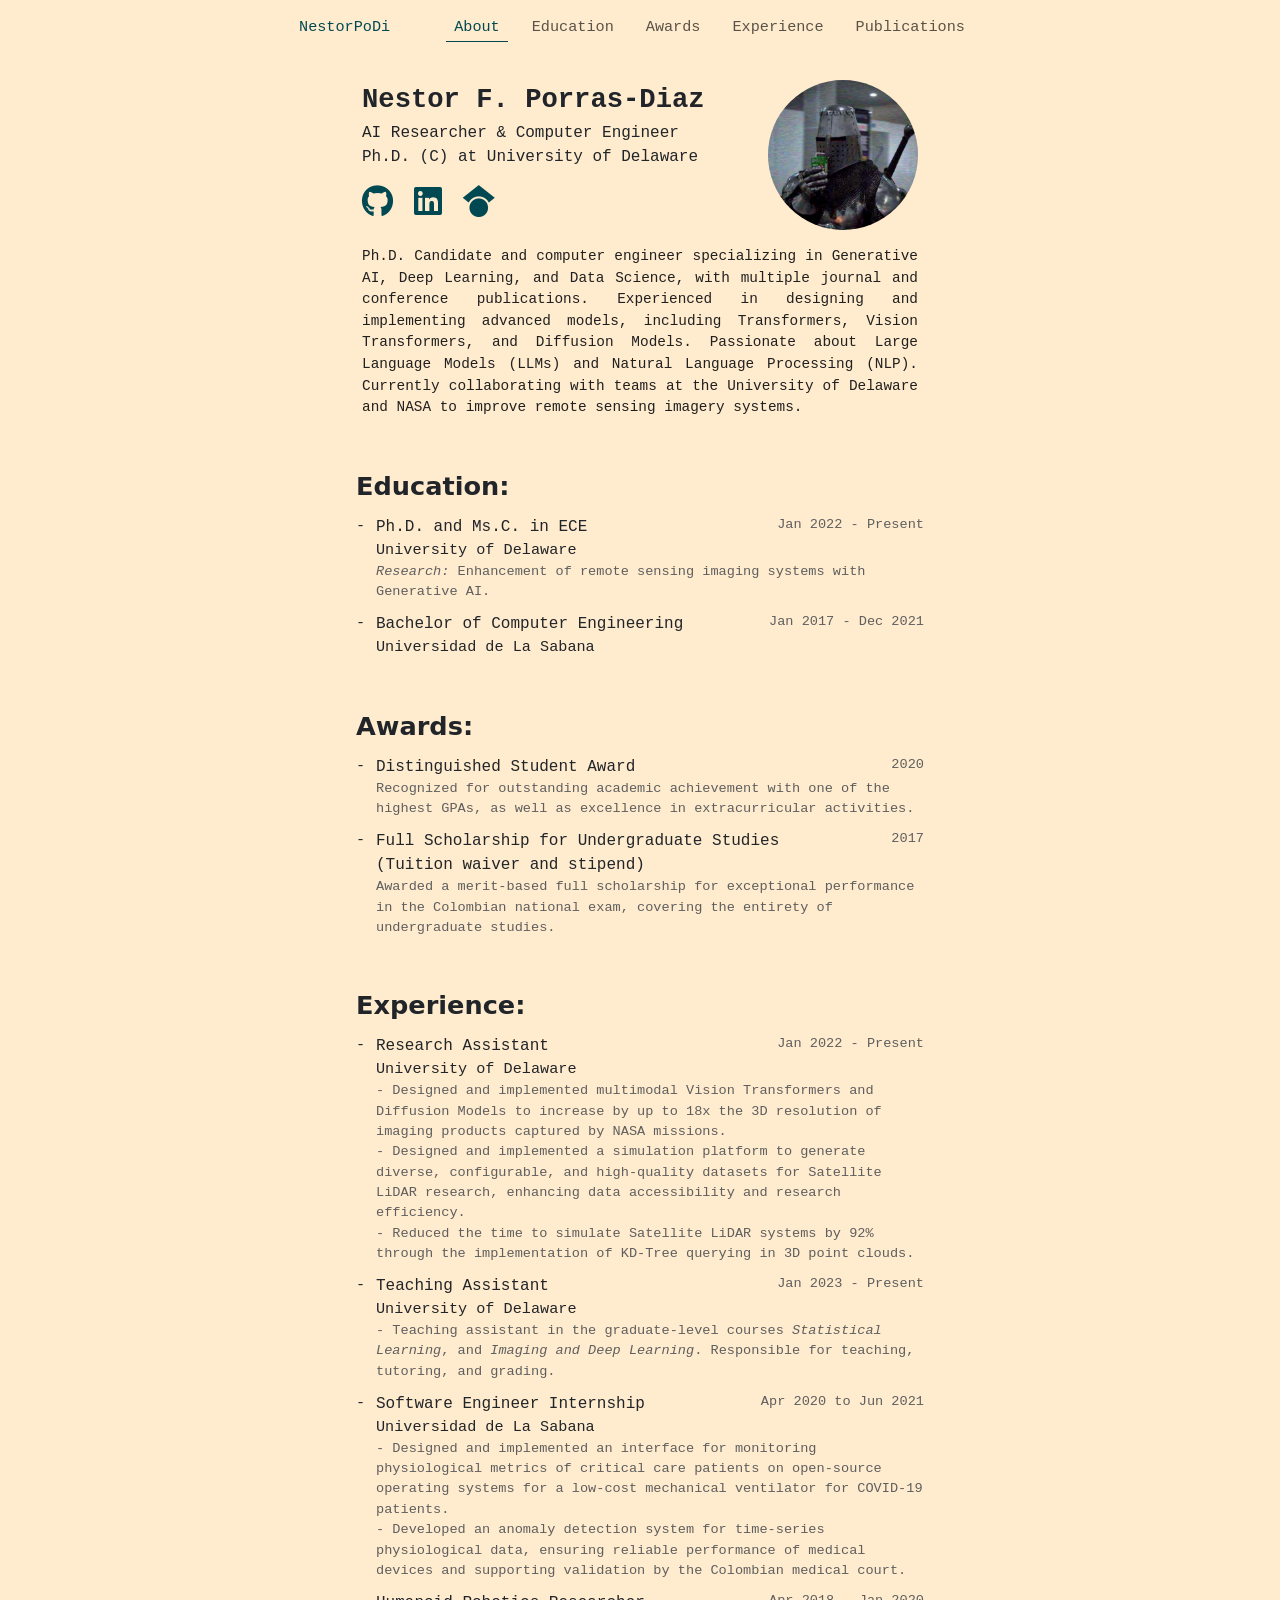
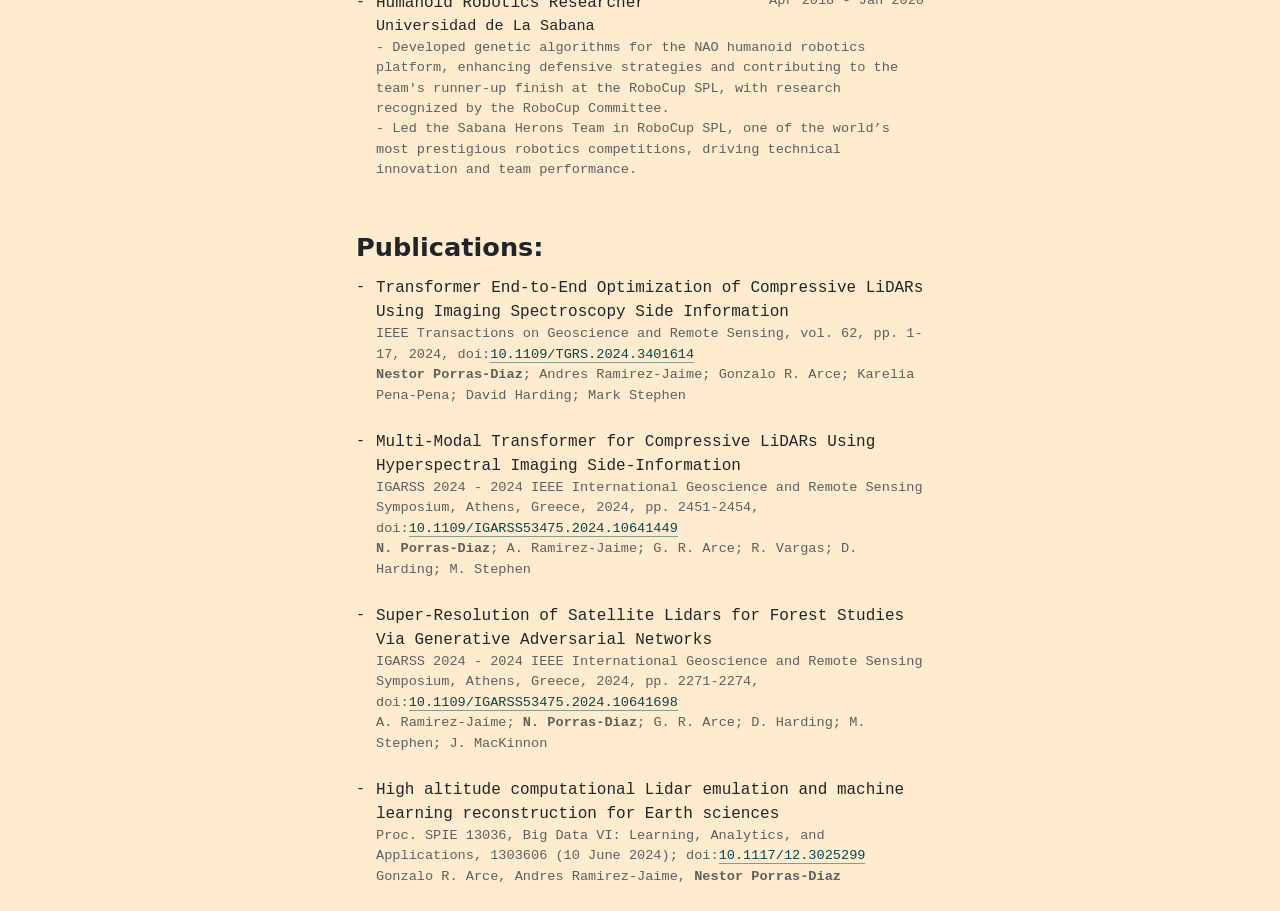
==== commit 8386643f: "cv sections" ====
--- a/index.html
+++ b/index.html
@@ -27,16 +27,17 @@
                             <a class="nav-link active" aria-current="page" href="#about" onclick="location.href='#about-section'">About</a>
                         </li>
                         <li class="nav-item mx-2">
-                            <a class="nav-link" href="#projects" onclick="location.href='#projects-section'">Projects</a>
+                            <a class="nav-link" href="#education" onclick="location.href='#education-section'">Education</a>
+                        </li>
+                        <li class="nav-item mx-2">
+                            <a class="nav-link" href="#education" onclick="location.href='#awards-section'">Awards</a>
                         </li>
                         <li class="nav-item mx-2">
                             <a class="nav-link" href="#experience" onclick="location.href='#experience-section'">Experience</a>
                         </li>
-                        <li class="nav-item mx-2">
-                            <a class="nav-link" href="#education" onclick="location.href='#education-section'">Education</a>
-                        </li>
-                        <li class="nav-item mx-2">
-                            <a class="nav-link" href="#courses" onclick="location.href='#courses-section'">Courses</a>
+
+                        <li class="nav-item mx-2">
+                            <a class="nav-link" href="#courses" onclick="location.href='#publications-section'">Publications</a>
                         </li>
                     </ul>
                 </div>
@@ -67,6 +68,9 @@
                             <img src="static/imgs/warrior.jpeg" alt="nestorpodi" class="circle-img">
                         </div>
                     </div>
+                    <p class="about-details mt-3 mb-0 text-justify">
+                        Ph.D. Candidate and computer engineer specializing in Generative AI, Deep Learning, and Data Science, with multiple journal and conference publications. Experienced in designing and implementing advanced models, including Transformers, Vision Transformers, and Diffusion Models. Passionate about Large Language Models (LLMs) and Natural Language Processing (NLP). Currently collaborating with teams at the University of Delaware and NASA to improve remote sensing imagery systems.
+                    </p>
                 </div>
             </div>
         </div>
@@ -122,22 +126,22 @@
                         <li class="dashed-el proj-name mb-0">
                             <div class="d-flex flex-column flex-sm-row">
                                 <div class="flex-grow-1">
-                                    <p class="section-subtitle mb-0">Ph.D. & Ms.C. in ECE </p>
+                                    <p class="section-subtitle mb-0">Ph.D. and Ms.C. in ECE </p>
                                     <p class="section-subsubtitle mb-0">University of Delaware </p>
-                                    <p class="proj-details mt-0 mb-0">Deep Learning for Remote Sensing Systems.</p>
                                 </div>
                                 <div>
                                     <p class="proj-details mb-0" style="white-space: nowrap"> Jan 2022 - Present</p>
                                 </div>
                             </div>
-                        </li>
-
-                        <li class="dashed-el proj-name mb-0">
-                            <div class="d-flex flex-column flex-sm-row">
-                                <div class="flex-grow-1">
-                                    <p class="section-subtitle mt-0 mb-0">Bs.E. Computer Engineering</p>
+                            <p class="proj-details mt-0 mb-0"><i>Research:</i> Enhancement of remote sensing imaging systems with Generative AI.</p>
+                        </li>
+
+                        <li class="dashed-el proj-name mb-0">
+                            <div class="d-flex flex-column flex-sm-row">
+                                <div class="flex-grow-1">
+                                    <p class="section-subtitle mt-0 mb-0">Bachelor of Computer Engineering</p>
                                     <p class="section-subsubtitle mb-0"> Universidad de La Sabana </p>
-                                    <p class="proj-details mt-0 mb-0">Computer Engineering.</p>
+                                    <!-- <p class="proj-details mt-0 mb-0">Computer Engineering.</p> -->
                                 </div>
                                 <div>
                                     <p class="proj-details mb-0" style="white-space: nowrap"> Jan 2017 - Dec 2021</p>
@@ -149,7 +153,7 @@
             </div>
         </div>
 
-        <div class="container container-section" id="education-section">
+        <div class="container container-section" id="awards-section">
             <div class="row justify-content-center">
                 <div style="width: 600px;" class="section-container col-md-8 col-lg-6 px-3">
                     <p class="section-title mt-lg-0 mt-0 mb-0">Awards:</p>                
@@ -157,27 +161,26 @@
                         <li class="dashed-el proj-name mb-0">
                             <div class="d-flex flex-column flex-sm-row">
                                 <div class="flex-grow-1">
-                                    <p class="section-subtitle mb-0">Ph.D. & Ms.C. in ECE </p>
-                                    <p class="section-subsubtitle mb-0">University of Delaware </p>
-                                    <p class="proj-details mt-0 mb-0">Deep Learning for Remote Sensing Systems.</p>
-                                </div>
-                                <div>
-                                    <p class="proj-details mb-0" style="white-space: nowrap"> Jan 2022 - Present</p>
-                                </div>
-                            </div>
-                        </li>
-
-                        <li class="dashed-el proj-name mb-0">
-                            <div class="d-flex flex-column flex-sm-row">
-                                <div class="flex-grow-1">
-                                    <p class="section-subtitle mt-0 mb-0">Bs.E. Computer Engineering</p>
-                                    <p class="section-subsubtitle mb-0"> Universidad de La Sabana </p>
-                                    <p class="proj-details mt-0 mb-0">Computer Engineering.</p>
-                                </div>
-                                <div>
-                                    <p class="proj-details mb-0" style="white-space: nowrap"> Jan 2017 - Dec 2021</p>
-                                </div>
-                            </div>
+                                    <p class="section-subtitle mb-0">Distinguished Student Award</p>
+                                </div>
+                                <div>
+                                    <p class="proj-details mb-0" style="white-space: nowrap"> 2020</p>
+                                </div>
+                            </div>
+                            <p class="proj-details mt-0 mb-0">Recognized for outstanding academic achievement with one of the highest GPAs, as well as excellence in extracurricular activities.</p>
+                        </li>
+
+                        <li class="dashed-el proj-name mb-0">
+                            <div class="d-flex flex-column flex-sm-row">
+                                <div class="flex-grow-1">
+                                    <p class="section-subtitle mt-0 mb-0">Full Scholarship for Undergraduate Studies <br> (Tuition waiver and stipend)</p>
+                                </div>
+                                <div>
+                                    <p class="proj-details mb-0" style="white-space: nowrap"> 2017</p>
+                                </div>
+                            </div>
+                            <p class="proj-details mt-0 mb-0">Awarded a merit-based full scholarship for exceptional performance in the Colombian national
+                                exam, covering the entirety of undergraduate studies.</p>
                         </li>
                     </ul>
                 </div>
@@ -201,72 +204,72 @@
                                 </div>
                             </div>
 
-                            <p class="proj-details mt-0 mb-0">Tensor completion with Multimodal Vision Transformers.</p>
-                            <p class="proj-details mt-0 mb-0">Tensor super resolution with Multimodal Diffusion Models.</p>
-                            <p class="more-info-link mb-0 ps-1" type="button" data-bs-toggle="collapse" data-bs-target="#collapseExpOne" aria-expanded="false" aria-controls="collapseExpOne"> <span class="symbol"></span> More info:</p>
-
-                            <div id="collapseExpOne" class="collapse my-0">
+                            <p class="proj-details mt-0 mb-0">- Designed and implemented multimodal Vision Transformers and Diffusion Models to increase by up to 18x the 3D resolution of imaging products captured by NASA missions.</p>
+                            <p class="proj-details mt-0 mb-0">- Designed and implemented a simulation platform to generate diverse, configurable, and high-quality datasets for Satellite LiDAR research, enhancing data accessibility and research efficiency.</p>
+                            <p class="proj-details mt-0 mb-0">- Reduced the time to simulate Satellite LiDAR systems by 92% through the implementation of KD-Tree querying in 3D point clouds.</p>
+                            <!-- <p class="more-info-link mb-0 ps-1" type="button" data-bs-toggle="collapse" data-bs-target="#collapseExpOne" aria-expanded="false" aria-controls="collapseExpOne"> <span class="symbol"></span> More info:</p> -->
+                            <!-- <div id="collapseExpOne" class="collapse my-0">
                                 <p class="proj-details mb-0">Implementation of simulation platform of satellite LiDAR systems. This platform has been used in multiple publications.</p>
-                            </div>
+                            </div> -->
                         </li>
 
                         <li class="dashed-el proj-name mb-0">
                             <div class="d-flex flex-column flex-sm-row">
                                 <div class="flex-grow-1">
                                     <p class="section-subtitle mb-0">Teaching Assistant</p>
-                                    <p class="section-subsubtitle mb-0">University of Delaware </p>
-                                </div>
-                                <div>
-                                    <p class="proj-details mb-0" style="white-space: nowrap"> Jan 2022 - Present</p>
-                                </div>
-                            </div>
-
-                            <p class="proj-details mt-0 mb-0">Statistical Learning.</p>
-                            <p class="proj-details mt-0 mb-0">Imaging systems and Machine Learning.</p>
-                            <p class="more-info-link mb-0 ps-1" type="button" data-bs-toggle="collapse" data-bs-target="#collapseExpTwo" aria-expanded="false" aria-controls="collapseExpOne"> <span class="symbol"></span> More info:</p>
-
+                                    <p class="section-subsubtitle mb-0">University of Delaware</p>
+                                </div>
+                                <div>
+                                    <p class="proj-details mb-0" style="white-space: nowrap"> Jan 2023 - Present</p>
+                                </div>
+                            </div>
+
+                            <p class="proj-details mt-0 mb-0">- Teaching assistant in the graduate-level courses <i>Statistical Learning</i>, and <i>Imaging and Deep Learning</i>. Responsible for teaching, tutoring, and grading.</p>
+
+                            <!-- <p class="more-info-link mb-0 ps-1" type="button" data-bs-toggle="collapse" data-bs-target="#collapseExpTwo" aria-expanded="false" aria-controls="collapseExpOne"> <span class="symbol"></span> More info:</p>
                             <div id="collapseExpTwo" class="collapse my-0">
                                 <p class="proj-details mb-0" style="white-space: nowrap">TA for ELEG/FSAN815 and ELEG604/804</p>
-                            </div>
-                        </li>
-
-                        <li class="dashed-el proj-name mb-0">
-                            <div class="d-flex flex-column flex-sm-row">
-                                <div class="flex-grow-1">
-                                    <p class="section-subtitle mb-0">Medical GUI Developer</p>
+                            </div> -->
+                        </li>
+
+                        <li class="dashed-el proj-name mb-0">
+                            <div class="d-flex flex-column flex-sm-row">
+                                <div class="flex-grow-1">
+                                    <p class="section-subtitle mb-0">Software Engineer Internship</p>
                                     <p class="section-subsubtitle mb-0">Universidad de La Sabana</p>
                                 </div>
                                 <div>
-                                    <p class="proj-details mb-0" style="white-space: nowrap">Jan 2020 - June 2021</p>
-                                </div>
-                            </div>
-
-                            <p class="proj-details mt-0 mb-0">Medical Graphical Interface.</p>
-                            <p class="proj-details mt-0 mb-0">Time series analysis for change detection.</p>
-                            <p class="more-info-link mb-0 ps-1" type="button" data-bs-toggle="collapse" data-bs-target="#collapseExpOThree" aria-expanded="false" aria-controls="collapseExpOne"> <span class="symbol"></span> More info:</p>
-
+                                    <p class="proj-details mb-0" style="white-space: nowrap">Apr 2020 to Jun 2021</p>
+                                </div>
+                            </div>
+
+                            <p class="proj-details mt-0 mb-0">- Designed and implemented an interface for monitoring physiological metrics of critical care patients on open-source operating systems for a low-cost mechanical ventilator for COVID-19 patients.</p>
+                            <p class="proj-details mt-0 mb-0">- Developed an anomaly detection system for time-series physiological data, ensuring reliable performance of medical devices and supporting validation by the Colombian medical court.</p>
+                            
+                            <!-- <p class="more-info-link mb-0 ps-1" type="button" data-bs-toggle="collapse" data-bs-target="#collapseExpOThree" aria-expanded="false" aria-controls="collapseExpOne"> <span class="symbol"></span> More info:</p>
                             <div id="collapseExpOThree" class="collapse my-0">
                                 <p class="proj-details mb-0" style="white-space: nowrap">Desktop app with Java FX</p>
-                            </div>
-                        </li>
-
-                        <li class="dashed-el proj-name mb-0">
-                            <div class="d-flex flex-column flex-sm-row">
-                                <div class="flex-grow-1">
-                                    <p class="section-subtitle mb-0">Tech Lead for Humanoid Robotics Team</p>
+                            </div> -->
+                        </li>
+
+                        <li class="dashed-el proj-name mb-0">
+                            <div class="d-flex flex-column flex-sm-row">
+                                <div class="flex-grow-1">
+                                    <p class="section-subtitle mb-0">Humanoid Robotics Researcher</p>
                                     <p class="section-subsubtitle mb-0">Universidad de La Sabana </p>
                                 </div>
                                 <div>
-                                    <p class="proj-details mb-0" style="white-space: nowrap">June 2018 - Jan 2020</p>
-                                </div>
-                            </div>
-
-                            <p class="proj-details mt-0 mb-0">Tech Lead for the Humanoid Robotics team.</p>
-                            <p class="more-info-link mb-0 ps-1" type="button" data-bs-toggle="collapse" data-bs-target="#collapseExpFour" aria-expanded="false" aria-controls="collapseExpOne"> <span class="symbol"></span> More info:</p>
-
+                                    <p class="proj-details mb-0" style="white-space: nowrap">Apr 2018 - Jan 2020</p>
+                                </div>
+                            </div>
+
+                            <p class="proj-details mt-0 mb-0">- Developed genetic algorithms for the NAO humanoid robotics platform, enhancing defensive strategies and contributing to the team's runner-up finish at the RoboCup SPL, with research recognized by the RoboCup Committee.</p>
+                            <p class="proj-details mt-0 mb-0">- Led the Sabana Herons Team in RoboCup SPL, one of the world’s most prestigious robotics competitions, driving technical innovation and team performance.</p>
+
+                            <!-- <p class="more-info-link mb-0 ps-1" type="button" data-bs-toggle="collapse" data-bs-target="#collapseExpFour" aria-expanded="false" aria-controls="collapseExpOne"> <span class="symbol"></span> More info:</p>
                             <div id="collapseExpFour" class="collapse my-0">
                                 <p class="proj-details mb-0" style="white-space: nowrap">C++ Implementation on robot NAO platform</p>
-                            </div>
+                            </div> -->
                         </li>
                     </ul>
                 </div>
@@ -313,7 +316,7 @@
             </div>
         </div> -->
 
-        <div class="container container-section">
+        <div class="container container-section"  id="publications-section">
             <div class="row justify-content-center">
                 <div style="width: 600px;" class="section-container col-md-8 col-lg-6 px-3">
                     <p class="section-title mt-lg-0 mt-0 mb-0">Publications:</p>                
--- a/static/css/styles.css
+++ b/static/css/styles.css
@@ -143,8 +143,17 @@
     margin-top: 5rem;
 }
 
+.about-details{
+    font-size: 0.9rem;
+    font-family: var(--font-mono);
+    color: #202020;
+}
 
 #about-section,
 .container-section{
     scroll-margin-top: 56px; /* Match this value to the height of your navbar */
 }
+
+.text-justify{
+    text-align:justify !important;
+}
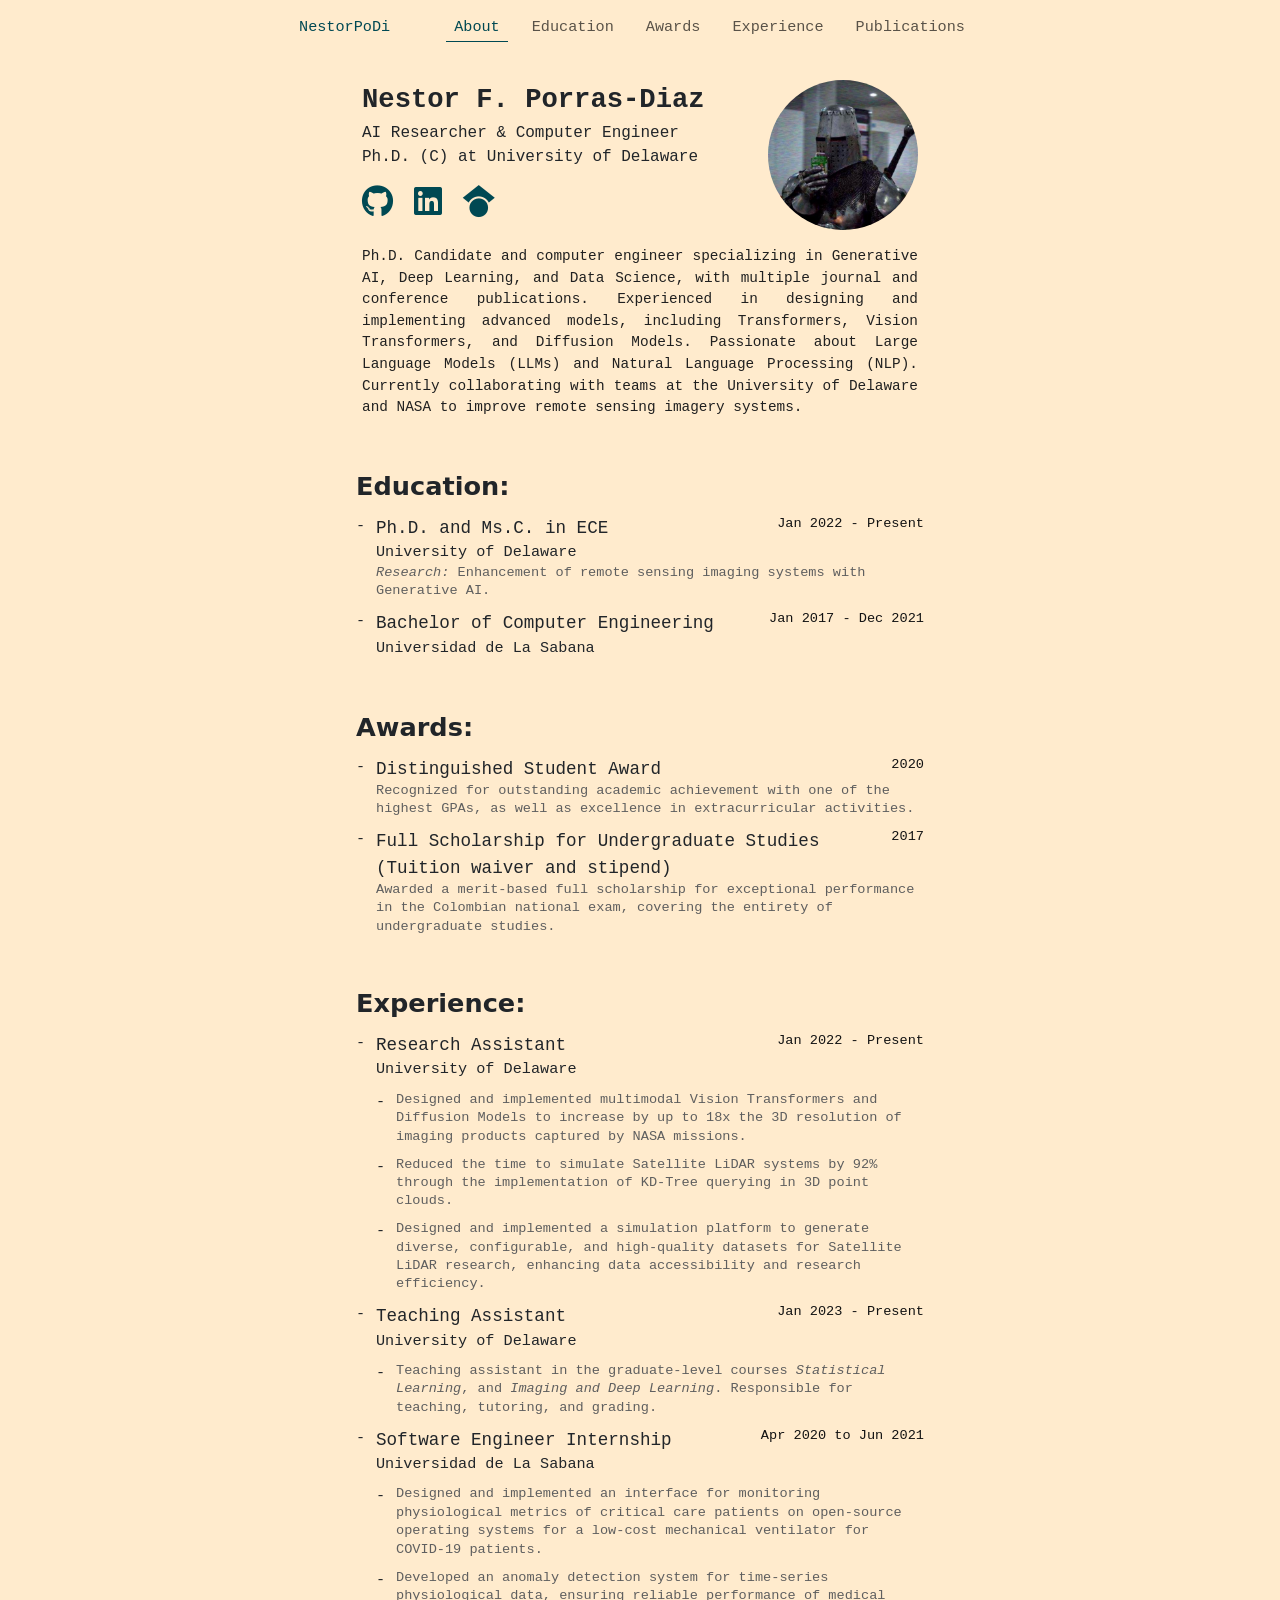
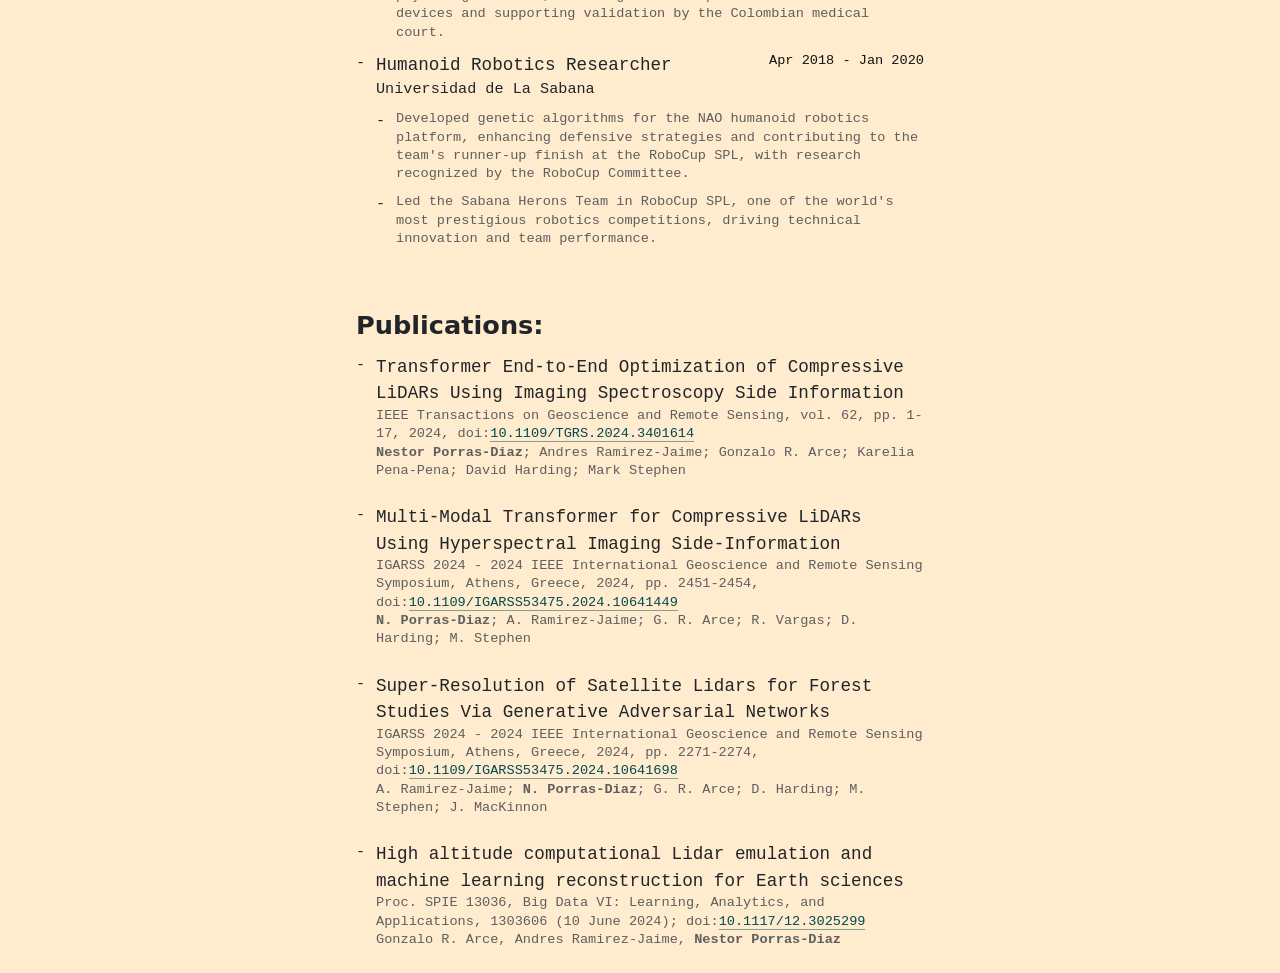
==== commit 51a8a1ff: "cv sections" ====
--- a/index.html
+++ b/index.html
@@ -130,7 +130,7 @@
                                     <p class="section-subsubtitle mb-0">University of Delaware </p>
                                 </div>
                                 <div>
-                                    <p class="proj-details mb-0" style="white-space: nowrap"> Jan 2022 - Present</p>
+                                    <p class="date-details proj-details mb-0" style="white-space: nowrap"> Jan 2022 - Present</p>
                                 </div>
                             </div>
                             <p class="proj-details mt-0 mb-0"><i>Research:</i> Enhancement of remote sensing imaging systems with Generative AI.</p>
@@ -144,7 +144,7 @@
                                     <!-- <p class="proj-details mt-0 mb-0">Computer Engineering.</p> -->
                                 </div>
                                 <div>
-                                    <p class="proj-details mb-0" style="white-space: nowrap"> Jan 2017 - Dec 2021</p>
+                                    <p class="date-details proj-details mb-0" style="white-space: nowrap"> Jan 2017 - Dec 2021</p>
                                 </div>
                             </div>
                         </li>
@@ -164,7 +164,7 @@
                                     <p class="section-subtitle mb-0">Distinguished Student Award</p>
                                 </div>
                                 <div>
-                                    <p class="proj-details mb-0" style="white-space: nowrap"> 2020</p>
+                                    <p class="date-details proj-details mb-0" style="white-space: nowrap"> 2020</p>
                                 </div>
                             </div>
                             <p class="proj-details mt-0 mb-0">Recognized for outstanding academic achievement with one of the highest GPAs, as well as excellence in extracurricular activities.</p>
@@ -176,7 +176,7 @@
                                     <p class="section-subtitle mt-0 mb-0">Full Scholarship for Undergraduate Studies <br> (Tuition waiver and stipend)</p>
                                 </div>
                                 <div>
-                                    <p class="proj-details mb-0" style="white-space: nowrap"> 2017</p>
+                                    <p class="date-details proj-details mb-0" style="white-space: nowrap"> 2017</p>
                                 </div>
                             </div>
                             <p class="proj-details mt-0 mb-0">Awarded a merit-based full scholarship for exceptional performance in the Colombian national
@@ -200,13 +200,22 @@
                                     <p class="section-subsubtitle mb-0">University of Delaware </p>
                                 </div>
                                 <div>
-                                    <p class="proj-details mb-0" style="white-space: nowrap"> Jan 2022 - Present</p>
-                                </div>
-                            </div>
-
-                            <p class="proj-details mt-0 mb-0">- Designed and implemented multimodal Vision Transformers and Diffusion Models to increase by up to 18x the 3D resolution of imaging products captured by NASA missions.</p>
-                            <p class="proj-details mt-0 mb-0">- Designed and implemented a simulation platform to generate diverse, configurable, and high-quality datasets for Satellite LiDAR research, enhancing data accessibility and research efficiency.</p>
-                            <p class="proj-details mt-0 mb-0">- Reduced the time to simulate Satellite LiDAR systems by 92% through the implementation of KD-Tree querying in 3D point clouds.</p>
+                                    <p class="date-details proj-details mb-0" style="white-space: nowrap"> Jan 2022 - Present</p>
+                                </div>
+                            </div>
+
+                            <ul class="dashed-list mb-0">
+                                <li class="dashed-el proj-name mb-0">
+                                    <p class="exp-details mt-0">Designed and implemented multimodal Vision Transformers and Diffusion Models to increase by up to 18x the 3D resolution of imaging products captured by NASA missions.</p>
+                                </li>
+                                <li class="dashed-el proj-name mb-0">
+                                    <p class="exp-details mt-0">Reduced the time to simulate Satellite LiDAR systems by 92% through the implementation of KD-Tree querying in 3D point clouds.</p>
+                                </li>
+                                <li class="dashed-el proj-name mb-0">
+                                    <p class="exp-details mt-0">Designed and implemented a simulation platform to generate diverse, configurable, and high-quality datasets for Satellite LiDAR research, enhancing data accessibility and research efficiency.</p>
+                                </li>
+                            </ul>
+
                             <!-- <p class="more-info-link mb-0 ps-1" type="button" data-bs-toggle="collapse" data-bs-target="#collapseExpOne" aria-expanded="false" aria-controls="collapseExpOne"> <span class="symbol"></span> More info:</p> -->
                             <!-- <div id="collapseExpOne" class="collapse my-0">
                                 <p class="proj-details mb-0">Implementation of simulation platform of satellite LiDAR systems. This platform has been used in multiple publications.</p>
@@ -220,11 +229,16 @@
                                     <p class="section-subsubtitle mb-0">University of Delaware</p>
                                 </div>
                                 <div>
-                                    <p class="proj-details mb-0" style="white-space: nowrap"> Jan 2023 - Present</p>
-                                </div>
-                            </div>
-
-                            <p class="proj-details mt-0 mb-0">- Teaching assistant in the graduate-level courses <i>Statistical Learning</i>, and <i>Imaging and Deep Learning</i>. Responsible for teaching, tutoring, and grading.</p>
+                                    <p class="date-details proj-details mb-0" style="white-space: nowrap"> Jan 2023 - Present</p>
+                                </div>
+                            </div>
+
+                            <ul class="dashed-list mb-0">
+                                <li class="dashed-el proj-name mb-0">
+                                    <p class="exp-details mt-0">Teaching assistant in the graduate-level courses <i>Statistical Learning</i>, and <i>Imaging and Deep Learning</i>. Responsible for teaching, tutoring, and grading.</p>
+                                </li>
+                            </ul>
+
 
                             <!-- <p class="more-info-link mb-0 ps-1" type="button" data-bs-toggle="collapse" data-bs-target="#collapseExpTwo" aria-expanded="false" aria-controls="collapseExpOne"> <span class="symbol"></span> More info:</p>
                             <div id="collapseExpTwo" class="collapse my-0">
@@ -239,12 +253,19 @@
                                     <p class="section-subsubtitle mb-0">Universidad de La Sabana</p>
                                 </div>
                                 <div>
-                                    <p class="proj-details mb-0" style="white-space: nowrap">Apr 2020 to Jun 2021</p>
-                                </div>
-                            </div>
-
-                            <p class="proj-details mt-0 mb-0">- Designed and implemented an interface for monitoring physiological metrics of critical care patients on open-source operating systems for a low-cost mechanical ventilator for COVID-19 patients.</p>
-                            <p class="proj-details mt-0 mb-0">- Developed an anomaly detection system for time-series physiological data, ensuring reliable performance of medical devices and supporting validation by the Colombian medical court.</p>
+                                    <p class="date-details proj-details mb-0" style="white-space: nowrap">Apr 2020 to Jun 2021</p>
+                                </div>
+                            </div>
+
+                            <ul class="dashed-list mb-0">
+                                <li class="dashed-el proj-name mb-0">
+                                    <p class="exp-details mt-0">Designed and implemented an interface for monitoring physiological metrics of critical care patients on open-source operating systems for a low-cost mechanical ventilator for COVID-19 patients.</p>
+                                </li>
+                                <li class="dashed-el proj-name mb-0">
+                                    <p class="exp-details mt-0">Developed an anomaly detection system for time-series physiological data, ensuring reliable performance of medical devices and supporting validation by the Colombian medical court.</p>
+                                </li>
+                            </ul>
+
                             
                             <!-- <p class="more-info-link mb-0 ps-1" type="button" data-bs-toggle="collapse" data-bs-target="#collapseExpOThree" aria-expanded="false" aria-controls="collapseExpOne"> <span class="symbol"></span> More info:</p>
                             <div id="collapseExpOThree" class="collapse my-0">
@@ -259,12 +280,19 @@
                                     <p class="section-subsubtitle mb-0">Universidad de La Sabana </p>
                                 </div>
                                 <div>
-                                    <p class="proj-details mb-0" style="white-space: nowrap">Apr 2018 - Jan 2020</p>
-                                </div>
-                            </div>
-
-                            <p class="proj-details mt-0 mb-0">- Developed genetic algorithms for the NAO humanoid robotics platform, enhancing defensive strategies and contributing to the team's runner-up finish at the RoboCup SPL, with research recognized by the RoboCup Committee.</p>
-                            <p class="proj-details mt-0 mb-0">- Led the Sabana Herons Team in RoboCup SPL, one of the world’s most prestigious robotics competitions, driving technical innovation and team performance.</p>
+                                    <p class="date-details proj-details mb-0" style="white-space: nowrap">Apr 2018 - Jan 2020</p>
+                                </div>
+                            </div>
+
+                            <ul class="dashed-list mb-0">
+                                <li class="dashed-el proj-name mb-0">
+                                    <p class="exp-details mt-0">Developed genetic algorithms for the NAO humanoid robotics platform, enhancing defensive strategies and contributing to the team's runner-up finish at the RoboCup SPL, with research recognized by the RoboCup Committee.</p>
+                                </li>
+                                <li class="dashed-el proj-name mb-0">
+                                    <p class="exp-details mt-0">Led the Sabana Herons Team in RoboCup SPL, one of the world's most prestigious robotics competitions, driving technical innovation and team performance.</p>
+                                </li>
+                            </ul>
+
 
                             <!-- <p class="more-info-link mb-0 ps-1" type="button" data-bs-toggle="collapse" data-bs-target="#collapseExpFour" aria-expanded="false" aria-controls="collapseExpOne"> <span class="symbol"></span> More info:</p>
                             <div id="collapseExpFour" class="collapse my-0">
--- a/static/css/styles.css
+++ b/static/css/styles.css
@@ -79,7 +79,7 @@
 }
 
 .section-subtitle{
-    font-size: 1rem;
+    font-size: 1.1rem;
     letter-spacing: 0px;
     font-weight: 500;
 }
@@ -94,6 +94,19 @@
     font-size: 0.85rem;
     font-family: var(--font-mono);
     color: #5f5f5f;
+    line-height: 135%;
+}
+
+.date-details{
+    color: #121212 !important;
+}
+
+.exp-details{
+    font-size: 0.85rem;
+    font-family: var(--font-mono);
+    color: #5f5f5f;
+    margin-bottom: 0.6rem;
+    line-height: 135%;
 }
 
 .dashed-list {
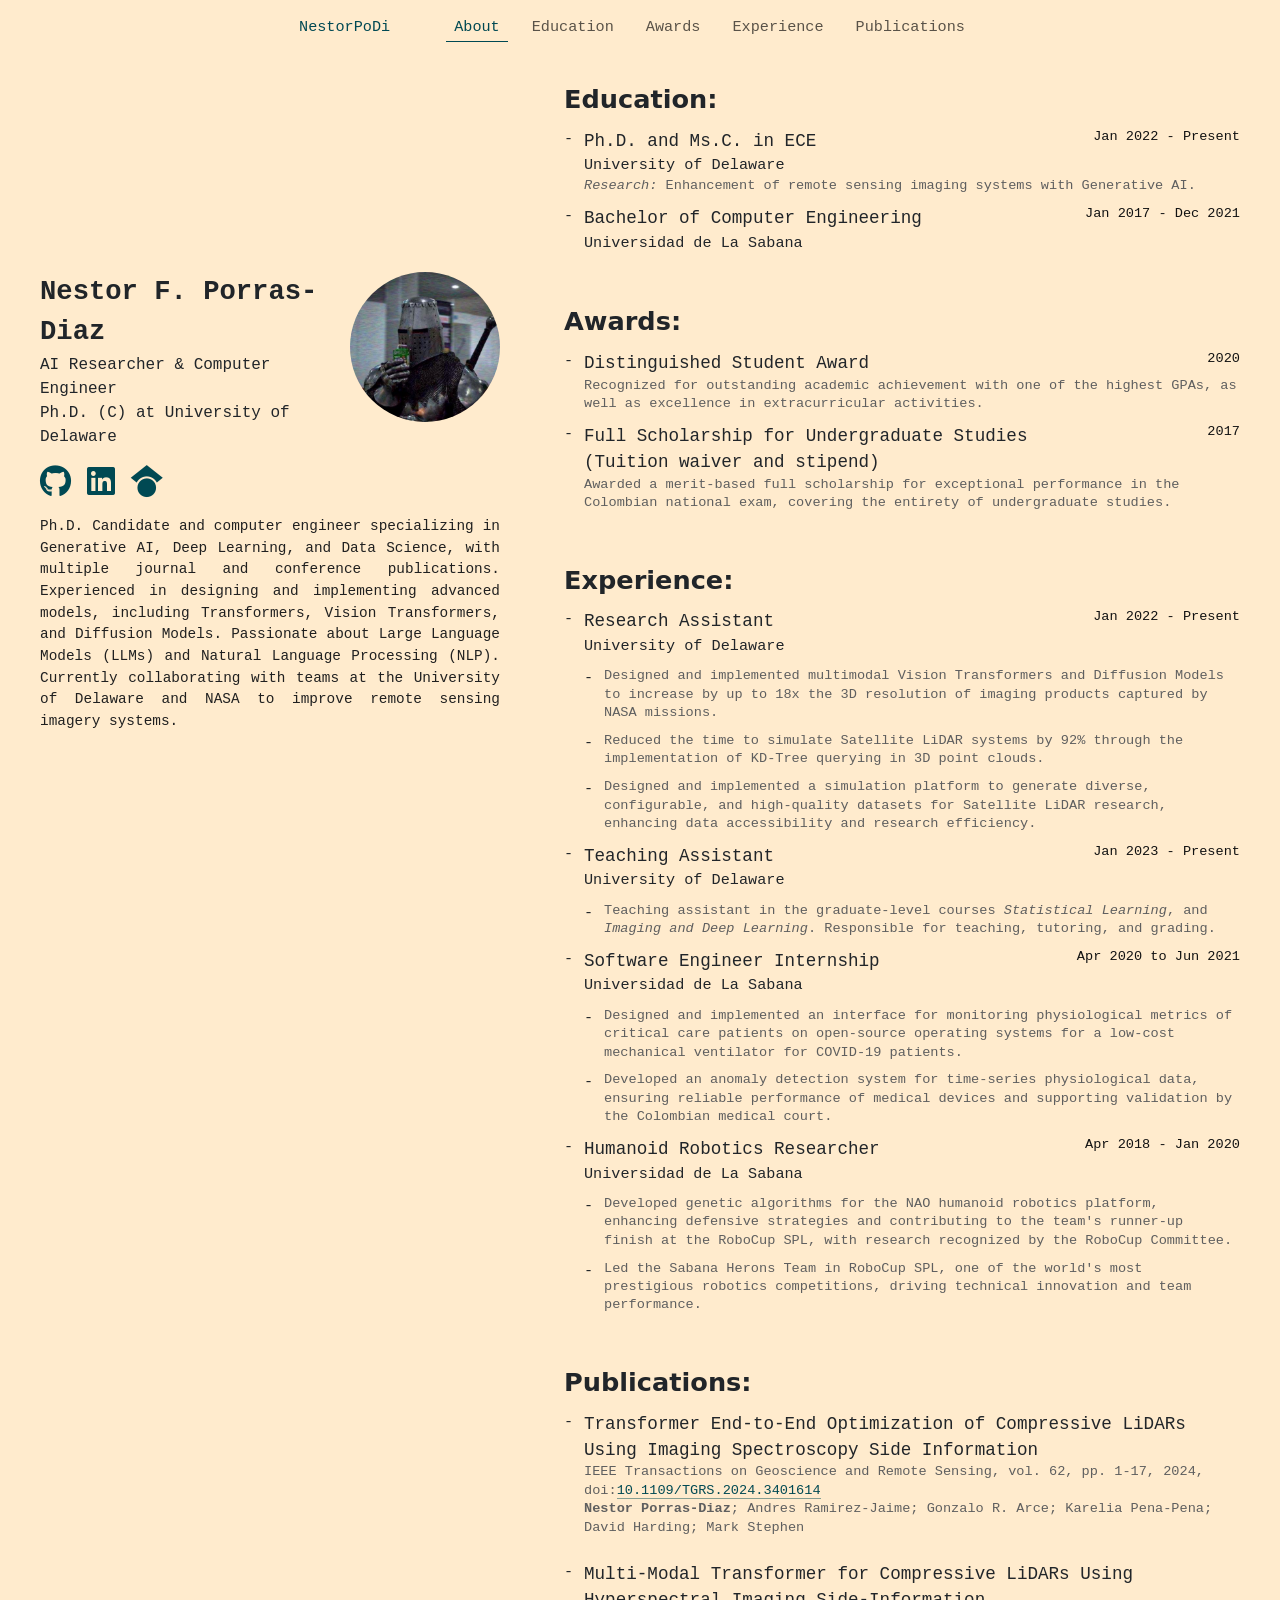
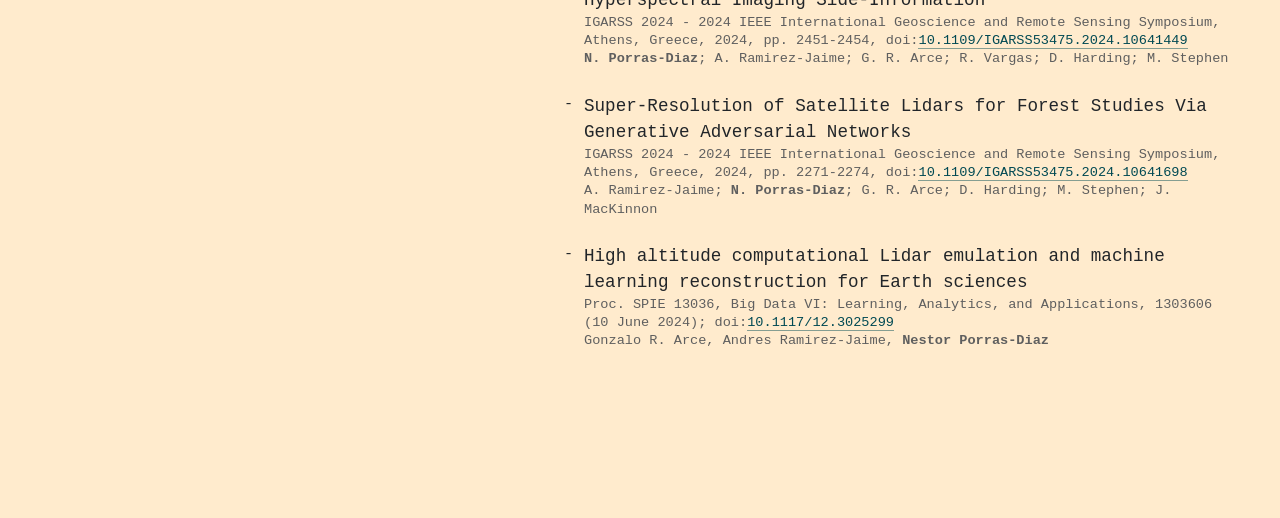
==== commit 513b61cc: "wesite 2026" ====
--- a/index.html
+++ b/index.html
@@ -2,400 +2,11 @@
 <html>
     <head>
         <meta charset="utf-8">
+        <meta http-equiv="refresh" content="0; url=/me/">
+        <link rel="canonical" href="/me/">
         <title>NestorPoDi</title>
-        <meta name="description" content="">
-        <meta name="viewport" content="width=device-width, initial-scale=1">
-
-        <link rel="icon" href="static/imgs/laptop.png" type="image/x-icon">
-
-        <link href="https://cdnjs.cloudflare.com/ajax/libs/font-awesome/6.5.0/css/all.min.css" rel="stylesheet">
-        <link href="https://cdn.jsdelivr.net/npm/bootstrap@5.3.3/dist/css/bootstrap.min.css" rel="stylesheet" integrity="sha384-QWTKZyjpPEjISv5WaRU9OFeRpok6YctnYmDr5pNlyT2bRjXh0JMhjY6hW+ALEwIH" crossorigin="anonymous">
-        <link rel="stylesheet" href="static/css/styles.css">
     </head>
     <body>
-        <!-- navbar -->
-        <nav class="navbar navbar-expand-lg fixed-top">
-            <div class="container">
-                <!-- <button class="navbar-toggler" type="button" data-bs-toggle="collapse" data-bs-target="#navbarNav" aria-controls="navbarNav" aria-expanded="false" aria-label="Toggle navigation">
-                    <span class="navbar-toggler-icon"></span>
-                </button> -->
-
-                <div class="collapse navbar-collapse justify-content-center" id="navbarNav">
-                    <a class="navbar-brand me-5" href="#">NestorPoDi</a>
-                    <ul class="navbar-nav">
-                        <li class="nav-item mx-2">
-                            <a class="nav-link active" aria-current="page" href="#about" onclick="location.href='#about-section'">About</a>
-                        </li>
-                        <li class="nav-item mx-2">
-                            <a class="nav-link" href="#education" onclick="location.href='#education-section'">Education</a>
-                        </li>
-                        <li class="nav-item mx-2">
-                            <a class="nav-link" href="#education" onclick="location.href='#awards-section'">Awards</a>
-                        </li>
-                        <li class="nav-item mx-2">
-                            <a class="nav-link" href="#experience" onclick="location.href='#experience-section'">Experience</a>
-                        </li>
-
-                        <li class="nav-item mx-2">
-                            <a class="nav-link" href="#courses" onclick="location.href='#publications-section'">Publications</a>
-                        </li>
-                    </ul>
-                </div>
-            </div>
-        </nav>
-
-        <!-- TODO: Add Short CV and Long CV -->
-        <div class="container" id="about-section">
-            <div class="row justify-content-center">
-                <div style="width: 580px;" class="col-md-8 col-lg-6">
-                    <div class="row">
-                        <div class="col-lg-8 order-2 order-lg-1 text-lg-start text-center">
-                            <p class="name-tag mt-lg-0 mt-4 mb-0">Nestor F. Porras-Diaz</p>
-                            <p class="name-desc">AI Researcher & Computer Engineer <br> Ph.D. (C) at University of Delaware</p>
-                            <div class="d-flex-box mt-3">
-                                <a class="me-3" href="https://github.com/nestorpodi">
-                                    <i class="social-logo fab fa-github fa-2x"></i>
-                                </a> 
-                                <a class="me-3" href="https://www.linkedin.com/in/nestorpodi/">
-                                    <i class="social-logo fab fa-linkedin fa-2x"></i>
-                                </a> 
-                                <a class="me-3" href="https://scholar.google.com/citations?user=X7wRPgQAAAAJ">
-                                    <i class="social-logo fab fa-google-scholar  fa-2x"></i>
-                                </a> 
-                            </div>
-                        </div>
-                        <div class="col-lg-4 order-1 order-lg-2 text-lg-end text-center">
-                            <img src="static/imgs/warrior.jpeg" alt="nestorpodi" class="circle-img">
-                        </div>
-                    </div>
-                    <p class="about-details mt-3 mb-0 text-justify">
-                        Ph.D. Candidate and computer engineer specializing in Generative AI, Deep Learning, and Data Science, with multiple journal and conference publications. Experienced in designing and implementing advanced models, including Transformers, Vision Transformers, and Diffusion Models. Passionate about Large Language Models (LLMs) and Natural Language Processing (NLP). Currently collaborating with teams at the University of Delaware and NASA to improve remote sensing imagery systems.
-                    </p>
-                </div>
-            </div>
-        </div>
-
-        <!-- <div class="container container-section" id="projects-section">
-            <div class="row justify-content-center">
-                <div style="width: 600px;" class="section-container col-md-8 col-lg-6 px-3">
-                    <p class="section-title mt-lg-0 mt-0 mb-0">Projects:</p>                
-                    <ul class="dashed-list mb-0">
-                        <li class="dashed-el proj-name mb-0">
-                            <div class="d-flex flex-column flex-sm-row">
-                                <div class="flex-grow-1">
-                                    <p class="section-subtitle mb-0">Data Mining Algorithms Implementation.</p>
-                                    <p class="mt-0 mb-0 proj-details">Implementation of the algorithms in the book <em>Data Mining and Analysis, Fundamental Concepts and Algorithms</em> by Mohammed J. Zaki</p>
-                                </div>
-                                <div class="text-lg-end text-start">
-                                    <p class="proj-details my-0" style="white-space: nowrap">
-                                        <a class="custom-link" href="https://github.com/nestorpodi/data-mining-analysis">
-                                            GitHub Repository
-                                        </a>
-                                    </p>
-                                    <p class="proj-details my-0" style="white-space: nowrap">Status: In Progress</p>
-                                </div>
-                            </div>
-                        </li>
-
-                        <li class="dashed-el proj-name mb-0">
-                            <div class="d-flex flex-column flex-sm-row">
-                                <div class="flex-grow-1">
-                                    <p class="section-subtitle mb-0">Data Structures and Algorithms Implementation.</p>
-                                    <p class="mt-0 mb-0 proj-details">Implementation of the most common Data Structures and Algorithms</p>
-                                </div>
-                                <div class="text-lg-end text-start">
-                                    <p class="proj-details my-0" style="white-space: nowrap">
-                                        <a class="custom-link" href="https://github.com/nestorpodi">
-                                            GitHub Repository
-                                        </a>
-                                    </p>
-                                    <p class="proj-details my-0" style="white-space: nowrap">Status: In Progress</p>
-                                </div>
-                            </div>
-                        </li>
-                    </ul>
-                </div>
-            </div>
-        </div> -->
-
-        <div class="container container-section" id="education-section">
-            <div class="row justify-content-center">
-                <div style="width: 600px;" class="section-container col-md-8 col-lg-6 px-3">
-                    <p class="section-title mt-lg-0 mt-0 mb-0">Education:</p>                
-                    <ul class="dashed-list mb-0">
-                        <li class="dashed-el proj-name mb-0">
-                            <div class="d-flex flex-column flex-sm-row">
-                                <div class="flex-grow-1">
-                                    <p class="section-subtitle mb-0">Ph.D. and Ms.C. in ECE </p>
-                                    <p class="section-subsubtitle mb-0">University of Delaware </p>
-                                </div>
-                                <div>
-                                    <p class="date-details proj-details mb-0" style="white-space: nowrap"> Jan 2022 - Present</p>
-                                </div>
-                            </div>
-                            <p class="proj-details mt-0 mb-0"><i>Research:</i> Enhancement of remote sensing imaging systems with Generative AI.</p>
-                        </li>
-
-                        <li class="dashed-el proj-name mb-0">
-                            <div class="d-flex flex-column flex-sm-row">
-                                <div class="flex-grow-1">
-                                    <p class="section-subtitle mt-0 mb-0">Bachelor of Computer Engineering</p>
-                                    <p class="section-subsubtitle mb-0"> Universidad de La Sabana </p>
-                                    <!-- <p class="proj-details mt-0 mb-0">Computer Engineering.</p> -->
-                                </div>
-                                <div>
-                                    <p class="date-details proj-details mb-0" style="white-space: nowrap"> Jan 2017 - Dec 2021</p>
-                                </div>
-                            </div>
-                        </li>
-                    </ul>
-                </div>
-            </div>
-        </div>
-
-        <div class="container container-section" id="awards-section">
-            <div class="row justify-content-center">
-                <div style="width: 600px;" class="section-container col-md-8 col-lg-6 px-3">
-                    <p class="section-title mt-lg-0 mt-0 mb-0">Awards:</p>                
-                    <ul class="dashed-list mb-0">
-                        <li class="dashed-el proj-name mb-0">
-                            <div class="d-flex flex-column flex-sm-row">
-                                <div class="flex-grow-1">
-                                    <p class="section-subtitle mb-0">Distinguished Student Award</p>
-                                </div>
-                                <div>
-                                    <p class="date-details proj-details mb-0" style="white-space: nowrap"> 2020</p>
-                                </div>
-                            </div>
-                            <p class="proj-details mt-0 mb-0">Recognized for outstanding academic achievement with one of the highest GPAs, as well as excellence in extracurricular activities.</p>
-                        </li>
-
-                        <li class="dashed-el proj-name mb-0">
-                            <div class="d-flex flex-column flex-sm-row">
-                                <div class="flex-grow-1">
-                                    <p class="section-subtitle mt-0 mb-0">Full Scholarship for Undergraduate Studies <br> (Tuition waiver and stipend)</p>
-                                </div>
-                                <div>
-                                    <p class="date-details proj-details mb-0" style="white-space: nowrap"> 2017</p>
-                                </div>
-                            </div>
-                            <p class="proj-details mt-0 mb-0">Awarded a merit-based full scholarship for exceptional performance in the Colombian national
-                                exam, covering the entirety of undergraduate studies.</p>
-                        </li>
-                    </ul>
-                </div>
-            </div>
-        </div>
-
-
-        <div class="container container-section" id="experience-section">
-            <div class="row justify-content-center">
-                <div style="width: 600px;" class="section-container col-md-8 col-lg-6 px-3">
-                    <p class="section-title mt-lg-0 mt-0 mb-0">Experience:</p>                
-                    <ul class="dashed-list mb-0">
-                        <li class="dashed-el proj-name mb-0">
-                            <div class="d-flex flex-column flex-sm-row">
-                                <div class="flex-grow-1">
-                                    <p class="section-subtitle mb-0">Research Assistant</p>
-                                    <p class="section-subsubtitle mb-0">University of Delaware </p>
-                                </div>
-                                <div>
-                                    <p class="date-details proj-details mb-0" style="white-space: nowrap"> Jan 2022 - Present</p>
-                                </div>
-                            </div>
-
-                            <ul class="dashed-list mb-0">
-                                <li class="dashed-el proj-name mb-0">
-                                    <p class="exp-details mt-0">Designed and implemented multimodal Vision Transformers and Diffusion Models to increase by up to 18x the 3D resolution of imaging products captured by NASA missions.</p>
-                                </li>
-                                <li class="dashed-el proj-name mb-0">
-                                    <p class="exp-details mt-0">Reduced the time to simulate Satellite LiDAR systems by 92% through the implementation of KD-Tree querying in 3D point clouds.</p>
-                                </li>
-                                <li class="dashed-el proj-name mb-0">
-                                    <p class="exp-details mt-0">Designed and implemented a simulation platform to generate diverse, configurable, and high-quality datasets for Satellite LiDAR research, enhancing data accessibility and research efficiency.</p>
-                                </li>
-                            </ul>
-
-                            <!-- <p class="more-info-link mb-0 ps-1" type="button" data-bs-toggle="collapse" data-bs-target="#collapseExpOne" aria-expanded="false" aria-controls="collapseExpOne"> <span class="symbol"></span> More info:</p> -->
-                            <!-- <div id="collapseExpOne" class="collapse my-0">
-                                <p class="proj-details mb-0">Implementation of simulation platform of satellite LiDAR systems. This platform has been used in multiple publications.</p>
-                            </div> -->
-                        </li>
-
-                        <li class="dashed-el proj-name mb-0">
-                            <div class="d-flex flex-column flex-sm-row">
-                                <div class="flex-grow-1">
-                                    <p class="section-subtitle mb-0">Teaching Assistant</p>
-                                    <p class="section-subsubtitle mb-0">University of Delaware</p>
-                                </div>
-                                <div>
-                                    <p class="date-details proj-details mb-0" style="white-space: nowrap"> Jan 2023 - Present</p>
-                                </div>
-                            </div>
-
-                            <ul class="dashed-list mb-0">
-                                <li class="dashed-el proj-name mb-0">
-                                    <p class="exp-details mt-0">Teaching assistant in the graduate-level courses <i>Statistical Learning</i>, and <i>Imaging and Deep Learning</i>. Responsible for teaching, tutoring, and grading.</p>
-                                </li>
-                            </ul>
-
-
-                            <!-- <p class="more-info-link mb-0 ps-1" type="button" data-bs-toggle="collapse" data-bs-target="#collapseExpTwo" aria-expanded="false" aria-controls="collapseExpOne"> <span class="symbol"></span> More info:</p>
-                            <div id="collapseExpTwo" class="collapse my-0">
-                                <p class="proj-details mb-0" style="white-space: nowrap">TA for ELEG/FSAN815 and ELEG604/804</p>
-                            </div> -->
-                        </li>
-
-                        <li class="dashed-el proj-name mb-0">
-                            <div class="d-flex flex-column flex-sm-row">
-                                <div class="flex-grow-1">
-                                    <p class="section-subtitle mb-0">Software Engineer Internship</p>
-                                    <p class="section-subsubtitle mb-0">Universidad de La Sabana</p>
-                                </div>
-                                <div>
-                                    <p class="date-details proj-details mb-0" style="white-space: nowrap">Apr 2020 to Jun 2021</p>
-                                </div>
-                            </div>
-
-                            <ul class="dashed-list mb-0">
-                                <li class="dashed-el proj-name mb-0">
-                                    <p class="exp-details mt-0">Designed and implemented an interface for monitoring physiological metrics of critical care patients on open-source operating systems for a low-cost mechanical ventilator for COVID-19 patients.</p>
-                                </li>
-                                <li class="dashed-el proj-name mb-0">
-                                    <p class="exp-details mt-0">Developed an anomaly detection system for time-series physiological data, ensuring reliable performance of medical devices and supporting validation by the Colombian medical court.</p>
-                                </li>
-                            </ul>
-
-                            
-                            <!-- <p class="more-info-link mb-0 ps-1" type="button" data-bs-toggle="collapse" data-bs-target="#collapseExpOThree" aria-expanded="false" aria-controls="collapseExpOne"> <span class="symbol"></span> More info:</p>
-                            <div id="collapseExpOThree" class="collapse my-0">
-                                <p class="proj-details mb-0" style="white-space: nowrap">Desktop app with Java FX</p>
-                            </div> -->
-                        </li>
-
-                        <li class="dashed-el proj-name mb-0">
-                            <div class="d-flex flex-column flex-sm-row">
-                                <div class="flex-grow-1">
-                                    <p class="section-subtitle mb-0">Humanoid Robotics Researcher</p>
-                                    <p class="section-subsubtitle mb-0">Universidad de La Sabana </p>
-                                </div>
-                                <div>
-                                    <p class="date-details proj-details mb-0" style="white-space: nowrap">Apr 2018 - Jan 2020</p>
-                                </div>
-                            </div>
-
-                            <ul class="dashed-list mb-0">
-                                <li class="dashed-el proj-name mb-0">
-                                    <p class="exp-details mt-0">Developed genetic algorithms for the NAO humanoid robotics platform, enhancing defensive strategies and contributing to the team's runner-up finish at the RoboCup SPL, with research recognized by the RoboCup Committee.</p>
-                                </li>
-                                <li class="dashed-el proj-name mb-0">
-                                    <p class="exp-details mt-0">Led the Sabana Herons Team in RoboCup SPL, one of the world's most prestigious robotics competitions, driving technical innovation and team performance.</p>
-                                </li>
-                            </ul>
-
-
-                            <!-- <p class="more-info-link mb-0 ps-1" type="button" data-bs-toggle="collapse" data-bs-target="#collapseExpFour" aria-expanded="false" aria-controls="collapseExpOne"> <span class="symbol"></span> More info:</p>
-                            <div id="collapseExpFour" class="collapse my-0">
-                                <p class="proj-details mb-0" style="white-space: nowrap">C++ Implementation on robot NAO platform</p>
-                            </div> -->
-                        </li>
-                    </ul>
-                </div>
-            </div>
-        </div>
-
-
-        <!-- <div class="container container-section" id="courses-section">
-            <div class="row justify-content-center">
-                <div style="width: 600px;" class="section-container col-md-8 col-lg-6 px-3">
-                    <p class="section-title mt-lg-0 mt-0 mb-0">Courses:</p>                
-                    <ul class="dashed-list mb-0">
-                        <li class="dashed-el proj-name mb-0">
-                            <div class="d-flex flex-column flex-sm-row">
-                                <div class="flex-grow-1">
-                                    <p class="section-subtitle mb-0">GCP - Coursera & Google</p>
-                                    <p class="proj-details mt-0 mb-0">ML on Google Cloud Systems.</p>
-                                </div>
-                                <div>
-                                    <p class="proj-details mb-0" style="white-space: nowrap"> Status: In progress</p>
-                                </div>
-                            </div>
-                        </li>
-                    </ul>
-                </div>
-            </div>
-        </div> -->
-
-        <!-- Add certifications when you get one  -->
-
-        <!-- <div class="container container-section">
-            <div class="row justify-content-center">
-                <div style="width: 600px;" class="section-container col-md-8 col-lg-6 px-3">
-                    <p class="section-title mt-lg-0 mt-0 mb-0">Skills:</p>
-                    <ul class="dashed-list mb-0">
-                        <li class="dashed-el proj-name mb-0">Python </li>
-                        <li class="dashed-el proj-name mb-0">C++ </li>
-                        <li class="dashed-el proj-name mb-0">SQL </li>
-                        <li class="dashed-el proj-name mb-0">Pytorch </li>
-                        <li class="dashed-el proj-name mb-0">Pandas </li>
-                        <li class="dashed-el proj-name mb-0">Inkscape </li>
-                    </ul>
-                </div>
-            </div>
-        </div> -->
-
-        <div class="container container-section"  id="publications-section">
-            <div class="row justify-content-center">
-                <div style="width: 600px;" class="section-container col-md-8 col-lg-6 px-3">
-                    <p class="section-title mt-lg-0 mt-0 mb-0">Publications:</p>                
-                    <ul class="dashed-list mb-0">
-                        <li class="dashed-el proj-name mb-4">
-                            <div class="d-flex flex-column flex-sm-row">
-                                <div class="flex-grow-1">
-                                    <p class="section-subtitle mb-0">Transformer End-to-End Optimization of Compressive LiDARs Using Imaging Spectroscopy Side Information</p>
-                                    <p class="proj-details mb-0">IEEE Transactions on Geoscience and Remote Sensing, vol. 62, pp. 1-17, 2024, doi:<a class="custom-link" href="https://doi.org/10.1109/TGRS.2024.3401614">10.1109/TGRS.2024.3401614</a></p>
-                                    <p class="proj-details mt-0 mb-0"><b>Nestor Porras-Diaz</b>; Andres Ramirez-Jaime; Gonzalo R. Arce; Karelia Pena-Pena; David Harding; Mark Stephen</p>
-                                </div>
-                            </div>
-                        </li>
-
-                        <li class="dashed-el proj-name mb-4">
-                            <div class="d-flex flex-column flex-sm-row">
-                                <div class="flex-grow-1">
-                                    <p class="section-subtitle mb-0">Multi-Modal Transformer for Compressive LiDARs Using Hyperspectral Imaging Side-Information</p>
-                                    <p class="proj-details mb-0">IGARSS 2024 - 2024 IEEE International Geoscience and Remote Sensing Symposium, Athens, Greece, 2024, pp. 2451-2454, doi:<a class="custom-link" href="https://doi.org/10.1109/IGARSS53475.2024.10641449">10.1109/IGARSS53475.2024.10641449</a></p>
-                                    <p class="proj-details mt-0 mb-0"><b>N. Porras-Diaz</b>; A. Ramirez-Jaime; G. R. Arce; R. Vargas; D. Harding; M. Stephen</p>
-                                </div>
-                            </div>
-                        </li>
-
-                        <li class="dashed-el proj-name mb-4">
-                            <div class="d-flex flex-column flex-sm-row">
-                                <div class="flex-grow-1">
-                                    <p class="section-subtitle mb-0">Super-Resolution of Satellite Lidars for Forest Studies Via Generative Adversarial Networks</p>
-                                    <p class="proj-details mb-0">IGARSS 2024 - 2024 IEEE International Geoscience and Remote Sensing Symposium, Athens, Greece, 2024, pp. 2271-2274, doi:<a class="custom-link" href="https://doi.org/10.1109/IGARSS53475.2024.10641698">10.1109/IGARSS53475.2024.10641698</a></p>
-                                    <p class="proj-details mt-0 mb-0">A. Ramirez-Jaime; <b>N. Porras-Diaz</b>; G. R. Arce; D. Harding; M. Stephen; J. MacKinnon</p>
-                                </div>
-                            </div>
-                        </li>
-
-                        <li class="dashed-el proj-name mb-4">
-                            <div class="d-flex flex-column flex-sm-row">
-                                <div class="flex-grow-1">
-                                    <p class="section-subtitle mb-0">High altitude computational Lidar emulation and machine learning reconstruction for Earth sciences</p>
-                                    <p class="proj-details mb-0">Proc. SPIE 13036, Big Data VI: Learning, Analytics, and Applications, 1303606 (10 June 2024); doi:<a class="custom-link" href="https://doi.org/10.1117/12.3025299">10.1117/12.3025299</a></p>
-                                    <p class="proj-details mt-0 mb-0">Gonzalo R. Arce, Andres Ramirez-Jaime, <b>Nestor Porras-Diaz</b></p>
-                                </div>
-                            </div>
-                        </li>
-
-                    </ul>
-                </div>
-            </div>
-        </div>
-
-        <script src="static/js/dynamics.js"></script>
-        <script src="https://cdn.jsdelivr.net/npm/@popperjs/core@2.11.6/dist/umd/popper.min.js"></script>
-        <script src="https://cdn.jsdelivr.net/npm/bootstrap@5.3.2/dist/js/bootstrap.bundle.min.js"></script>
+        <p>Redirecting to <a href="/me/">/me/</a>…</p>
     </body>
-</html>+</html>
